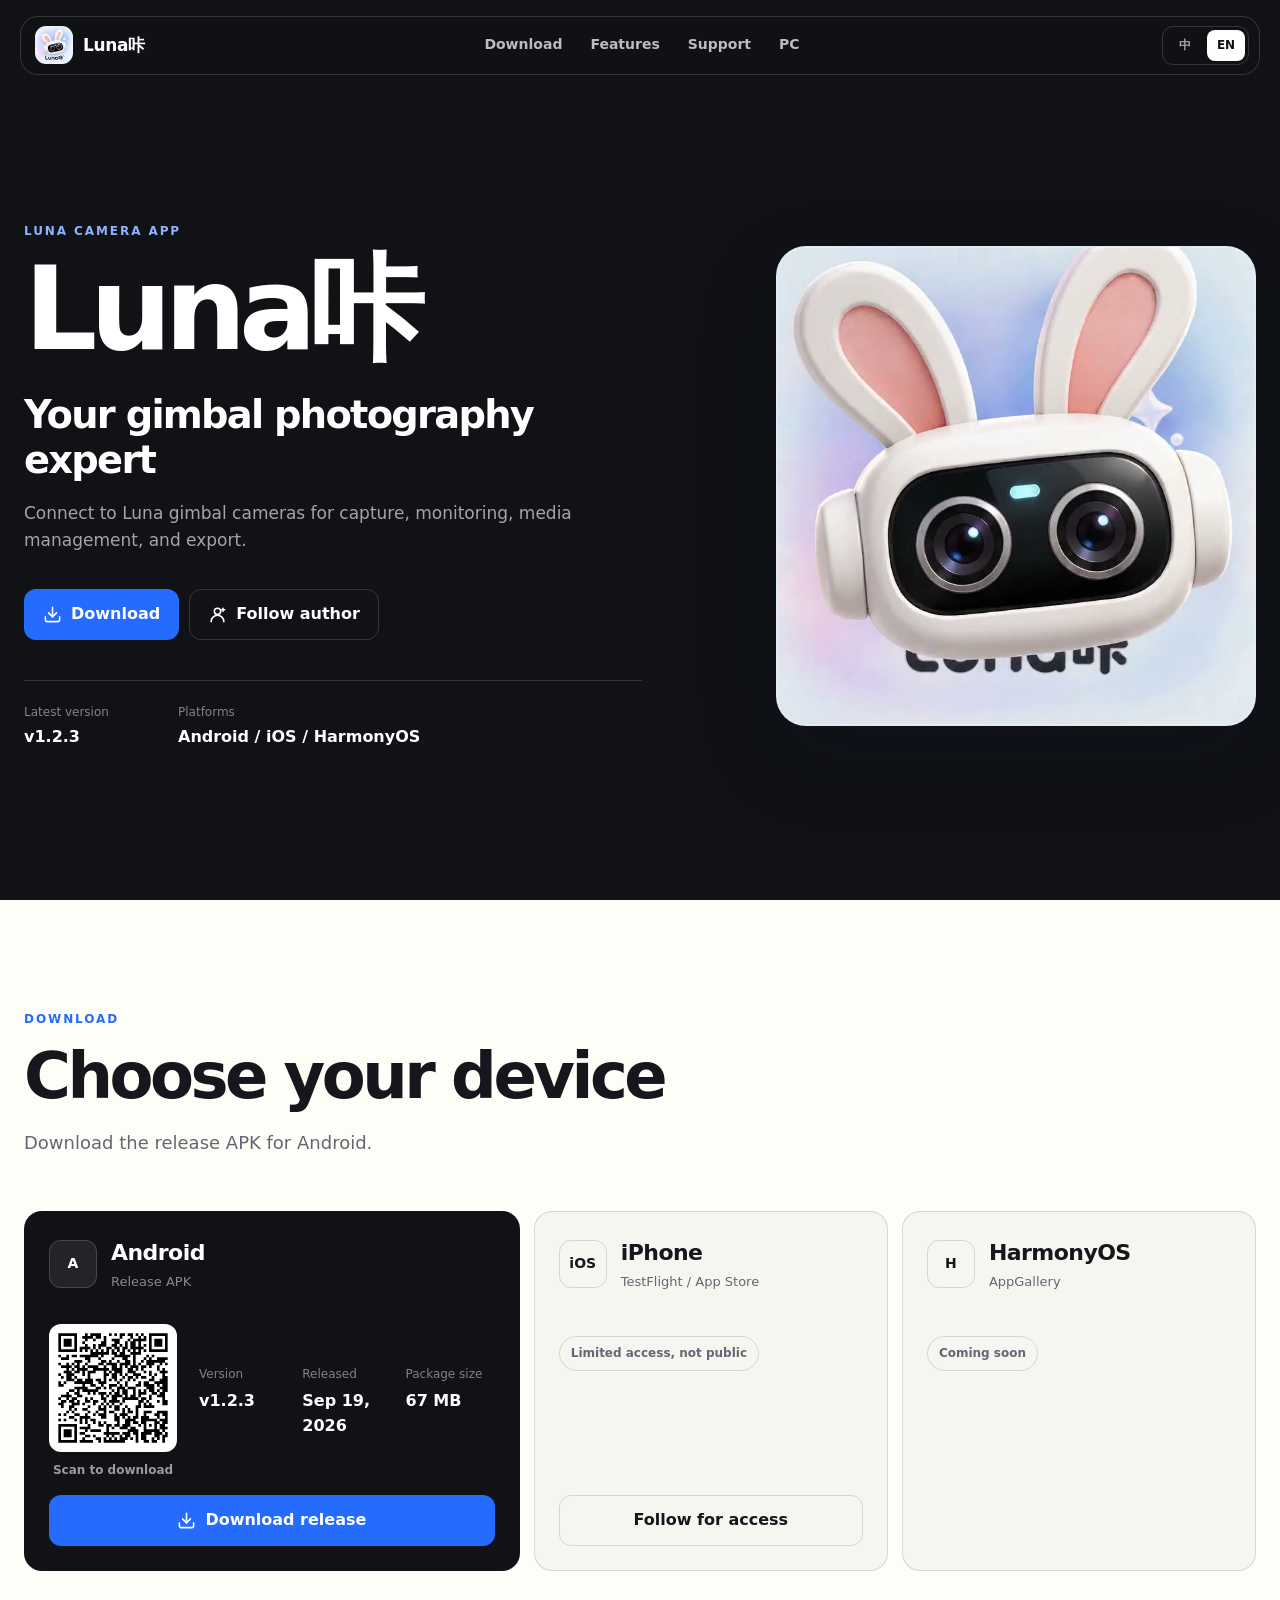
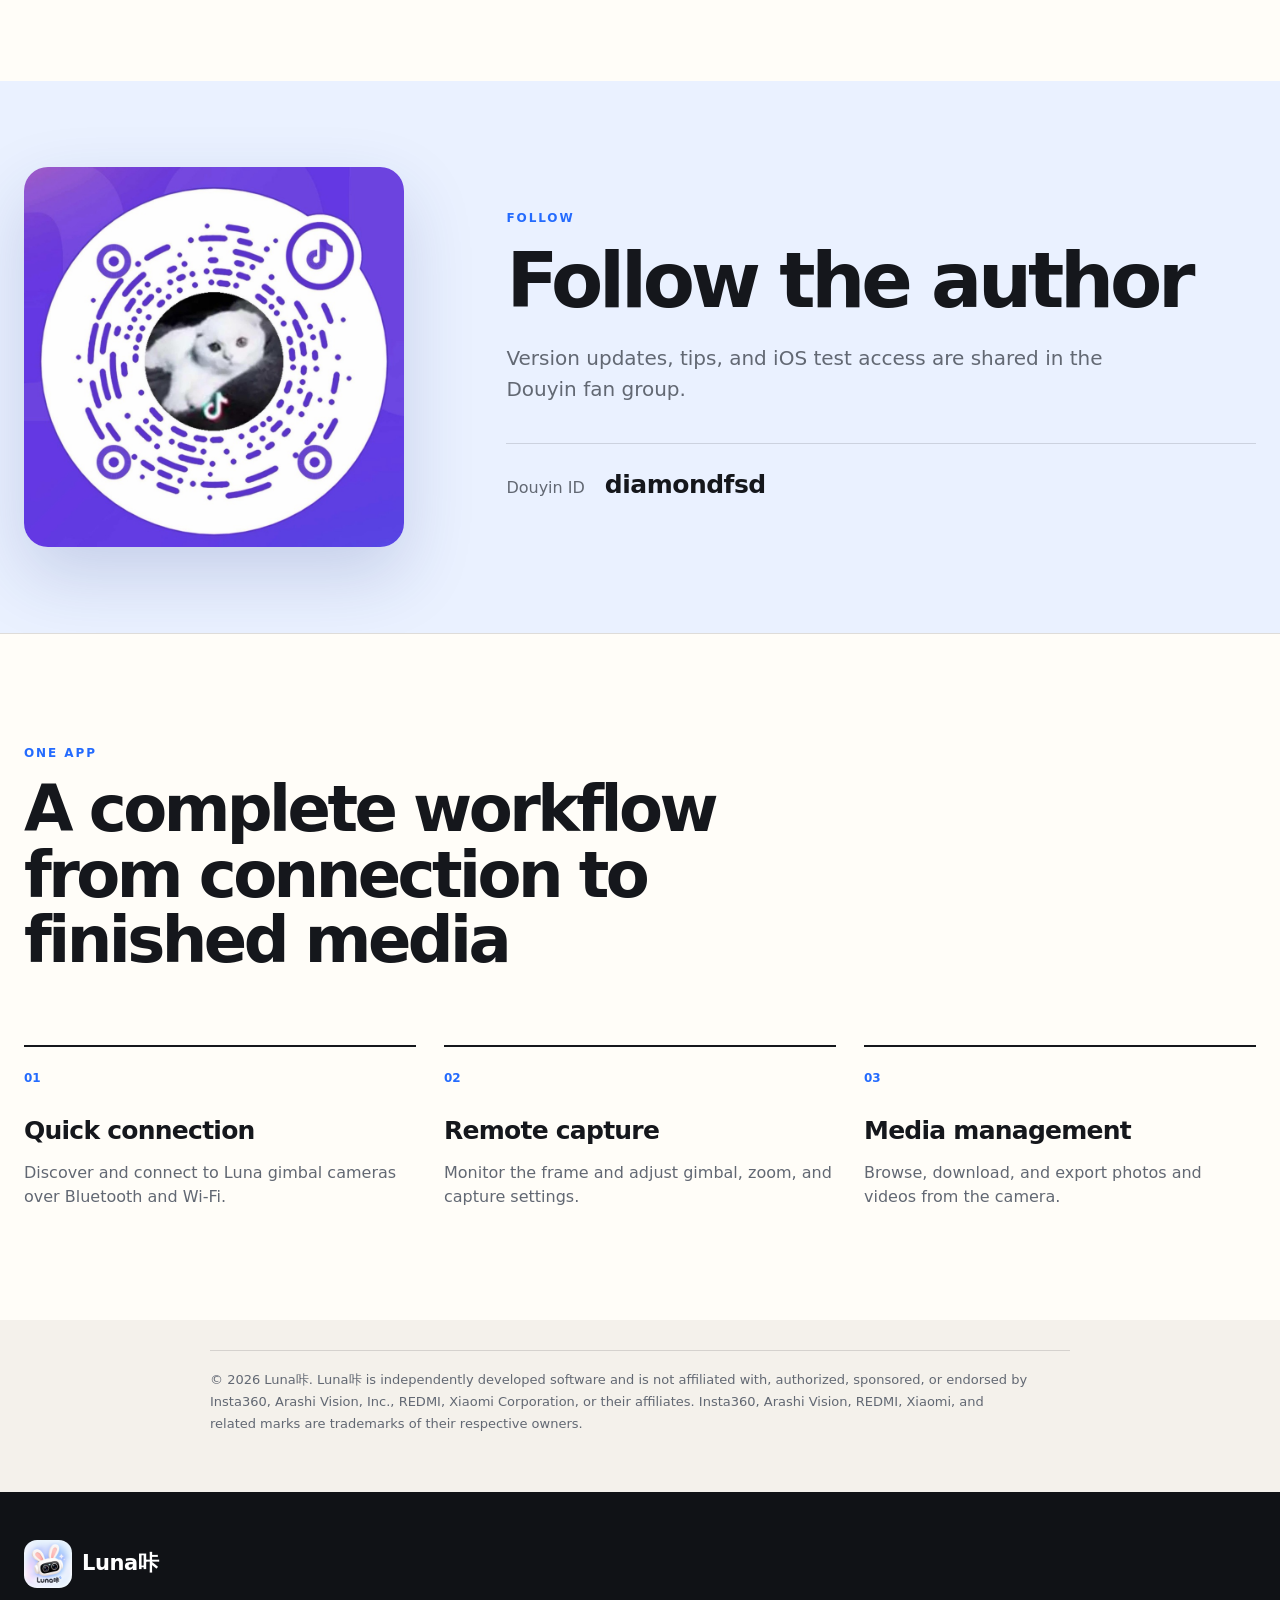
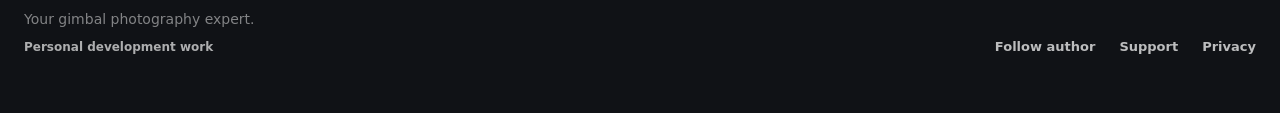
==== index.html @ a0d7876a "chore: publish Luna咔 pages" ====
<!DOCTYPE html>
<html lang="zh-CN">
  <head>
    <meta charset="utf-8">
    <meta name="viewport" content="width=device-width, initial-scale=1">
    <meta name="theme-color" content="#101216">
    <meta
      name="description"
      content="Luna咔官方下载页：连接 Luna 云台相机，拍摄、监看并管理相机素材。"
    >
    <meta property="og:title" content="Luna咔 - 云台相机创作 App">
    <meta
      property="og:description"
      content="连接、控制与创作，装进一部手机。"
    >
    <meta property="og:type" content="website">
    <meta property="og:image" content="./assets/media/luna-logo.png">
    <title>Luna咔 - 下载</title>
    <link rel="icon" href="./assets/media/luna-logo.png">
    <link rel="stylesheet" href="./assets/site.css">
  </head>
  <body class="home-page">
    <a class="skip-link" href="#main" data-i18n="skipToContent">跳到主要内容</a>

    <header class="site-header">
      <a class="brand" href="./" aria-label="Luna咔">
        <img src="./assets/media/luna-logo.png" alt="">
        <span>Luna咔</span>
      </a>
      <nav class="nav-links" aria-label="Primary">
        <a href="#download" data-i18n="navDownload">下载</a>
        <a href="#features" data-i18n="navFeatures">功能</a>
        <a href="./support.html" data-i18n="navSupport">支持</a>
        <a href="http://luna.diamondfsd.com/" target="_blank" rel="noreferrer" data-i18n="navPc">PC 版</a>
      </nav>
      <div class="language-switcher" role="group" aria-label="Language">
        <button type="button" data-language="zh" aria-pressed="true">中</button>
        <button type="button" data-language="en" aria-pressed="false">EN</button>
      </div>
    </header>

    <main id="main">
      <section class="hero">
        <div class="hero-copy">
          <p class="eyebrow" data-i18n="heroEyebrow">LUNA CAMERA APP</p>
          <h1>Luna咔</h1>
          <p class="hero-lead" data-i18n="heroLead">
            你的云台摄影专家
          </p>
          <p class="hero-summary" data-i18n="heroSummary">
            连接 Luna 云台相机，完成拍摄、监看、素材管理与导出。
          </p>

          <div class="hero-actions">
            <a
              class="button button-primary"
              href="#download"
            >
              <svg viewBox="0 0 24 24" aria-hidden="true">
                <path d="M21 15v4a2 2 0 0 1-2 2H5a2 2 0 0 1-2-2v-4" />
                <path d="m7 10 5 5 5-5" />
                <path d="M12 15V3" />
              </svg>
              <span data-i18n="heroDownload">下载</span>
            </a>
            <a class="button button-secondary" href="#follow-author">
              <svg viewBox="0 0 24 24" aria-hidden="true">
                <circle cx="12" cy="8" r="4" />
                <path d="M4 21a8 8 0 0 1 16 0" />
                <path d="M19 4v4" />
                <path d="M17 6h4" />
              </svg>
              <span data-i18n="heroFollowAuthor">关注作者</span>
            </a>
          </div>

          <dl class="hero-release" aria-live="polite">
            <div>
              <dt data-i18n="latestVersion">最新版本</dt>
              <dd data-release-version data-i18n="checkingRelease">正在检查</dd>
            </div>
            <div>
              <dt data-i18n="platformLabel">平台</dt>
              <dd>Android / iOS / HarmonyOS</dd>
            </div>
          </dl>
        </div>

        <div class="hero-visual" aria-hidden="true">
          <video
            muted
            loop
            playsinline
            preload="metadata"
            poster="./assets/media/luna-app-1x1-poster.jpg"
          >
            <source src="./assets/media/luna-app-1x1.mp4" type="video/mp4">
          </video>
        </div>
      </section>

      <section class="download-section" id="download">
        <div class="section-heading">
          <p class="eyebrow eyebrow-dark" data-i18n="downloadEyebrow">DOWNLOAD</p>
          <h2 data-i18n="downloadTitle">选择你的设备</h2>
          <p data-i18n="downloadLead">
            Android 可在此下载正式版 APK。
          </p>
        </div>

        <div class="platform-grid">
          <article class="platform-item platform-item-primary">
            <div class="platform-heading">
              <span class="platform-monogram">A</span>
              <div>
                <h3>Android</h3>
                <p data-i18n="androidDistribution">正式版 APK</p>
              </div>
            </div>
            <div class="android-download-layout">
              <div class="android-qr-panel">
                <div class="android-qr" data-android-qr aria-hidden="true"></div>
                <span data-i18n="scanToDownload">扫码下载</span>
              </div>
              <dl class="platform-meta">
                <div>
                  <dt data-i18n="version">版本</dt>
                  <dd data-release-version data-i18n="checkingRelease">正在检查</dd>
                </div>
                <div>
                  <dt data-i18n="releaseDate">发布日期</dt>
                  <dd data-release-date>--</dd>
                </div>
                <div>
                  <dt data-i18n="packageSize">安装包大小</dt>
                  <dd data-release-size>--</dd>
                </div>
              </dl>
            </div>
            <p class="release-notes" data-release-notes hidden></p>
            <a
              class="button button-primary button-wide"
              href="#follow-author"
              data-android-download
            >
              <svg viewBox="0 0 24 24" aria-hidden="true">
                <path d="M21 15v4a2 2 0 0 1-2 2H5a2 2 0 0 1-2-2v-4" />
                <path d="m7 10 5 5 5-5" />
                <path d="M12 15V3" />
              </svg>
              <span data-download-label data-i18n="noRelease">暂无版本</span>
            </a>
          </article>

          <article class="platform-item">
            <div class="platform-heading">
              <span class="platform-monogram">iOS</span>
              <div>
                <h3>iPhone</h3>
                <p data-i18n="testFlightDistribution">TestFlight / App Store</p>
              </div>
            </div>
            <p class="platform-state" data-i18n="iosLimited">名额有限，不公开</p>
            <a class="button button-quiet button-wide" href="#follow-author">
              <span data-i18n="followAuthorForAccess">关注作者获取</span>
            </a>
          </article>

          <article class="platform-item">
            <div class="platform-heading">
              <span class="platform-monogram">H</span>
              <div>
                <h3>HarmonyOS</h3>
                <p>AppGallery</p>
              </div>
            </div>
            <p class="platform-state" data-harmony-state data-i18n="comingSoon">即将开放</p>
            <a class="button button-quiet button-wide" href="#" data-harmony-link hidden>
              <span data-i18n="openAppGallery">打开应用市场</span>
            </a>
          </article>
        </div>
      </section>

      <section class="follow-section" id="follow-author">
        <div class="follow-grid">
          <img
            class="follow-qr"
            src="./assets/media/douyin-qr.jpg"
            alt="抖音二维码"
            width="900"
            height="900"
          >
          <div class="follow-copy">
            <p class="eyebrow eyebrow-dark" data-i18n="followEyebrow">FOLLOW</p>
            <h2 data-i18n="followTitle">关注作者</h2>
            <p class="follow-lead" data-i18n="followLead">
              版本更新、使用技巧和 iOS 测试名额会在抖音粉丝群持续发布。
            </p>
            <p class="follow-id">
              <span data-i18n="followDouyinId">抖音号</span>
              <strong>diamondfsd</strong>
            </p>
          </div>
        </div>
      </section>

      <section class="feature-section" id="features">
        <div class="section-heading compact-heading">
          <p class="eyebrow eyebrow-dark" data-i18n="featuresEyebrow">ONE APP</p>
          <h2 data-i18n="featuresTitle">从连接到成片，一条完整工作流</h2>
        </div>
        <div class="feature-list">
          <article>
            <span>01</span>
            <h3 data-i18n="featureConnectTitle">快速连接</h3>
            <p data-i18n="featureConnectBody">
              通过蓝牙与 Wi-Fi 发现并连接 Luna 云台相机。
            </p>
          </article>
          <article>
            <span>02</span>
            <h3 data-i18n="featureCaptureTitle">远程拍摄</h3>
            <p data-i18n="featureCaptureBody">
              监看画面，调整云台、变焦和拍摄参数。
            </p>
          </article>
          <article>
            <span>03</span>
            <h3 data-i18n="featureMediaTitle">素材管理</h3>
            <p data-i18n="featureMediaBody">
              浏览、下载和导出相机中的照片与视频。
            </p>
          </article>
        </div>
      </section>

      <section class="legal-section" aria-label="Legal notice">
        <div class="legal-copy" data-lang-block="zh">
          <p>© 2026 Luna咔。Luna咔是独立开发的软件，与 Insta360、影石创新、REDMI、小米集团及其关联公司不存在隶属、授权、赞助或合作关系。Insta360、影石创新、REDMI、小米及相关标识均为其各自所有者的商标。</p>
        </div>
        <div class="legal-copy" data-lang-block="en" hidden>
          <p>© 2026 Luna咔. Luna咔 is independently developed software and is not affiliated with, authorized, sponsored, or endorsed by Insta360, Arashi Vision, Inc., REDMI, Xiaomi Corporation, or their affiliates. Insta360, Arashi Vision, REDMI, Xiaomi, and related marks are trademarks of their respective owners.</p>
        </div>
      </section>

    </main>

    <footer class="site-footer">
      <div>
        <a class="brand brand-footer" href="./">
          <img src="./assets/media/luna-logo.png" alt="">
          <span>Luna咔</span>
        </a>
        <p data-i18n="footerLine">你的云台摄影专家</p>
        <p class="footer-credit" data-i18n="personalDevelopmentWork">个人开发作品</p>
      </div>
      <nav aria-label="Footer">
        <a
          href="#follow-author"
          data-i18n="footerFollow"
        >关注作者</a>
        <a href="./support.html" data-i18n="footerSupport">技术支持</a>
        <a href="./privacy.html" data-i18n="footerPrivacy">隐私说明</a>
      </nav>
    </footer>

    <div class="toast" role="status" aria-live="polite" data-toast hidden></div>
    <script src="./assets/qrcode-generator.js" defer></script>
    <script src="./assets/site.js" defer></script>
  </body>
</html>
---- assets/site.css ----
:root {
  color-scheme: light;
  --ink: #15171c;
  --muted: #626873;
  --paper: #f4f1eb;
  --paper-strong: #fffdf8;
  --night: #101216;
  --night-soft: #191c22;
  --line: rgba(21, 23, 28, 0.14);
  --line-dark: rgba(255, 255, 255, 0.15);
  --blue: #246bfe;
  --blue-deep: #1454d8;
  --coral: #f18982;
  --cream: #fff3eb;
  --success: #72e4c1;
  --shadow: 0 30px 80px rgba(12, 18, 33, 0.22);
  font-family: "SF Pro Display", "PingFang SC", "Microsoft YaHei", system-ui,
    -apple-system, BlinkMacSystemFont, sans-serif;
}

* {
  box-sizing: border-box;
}

html {
  scroll-behavior: smooth;
}

body {
  margin: 0;
  background: var(--paper);
  color: var(--ink);
  font-size: 16px;
  line-height: 1.55;
}

body,
button,
a {
  -webkit-font-smoothing: antialiased;
}

a {
  color: inherit;
}

img,
video {
  display: block;
  max-width: 100%;
}

button,
input,
textarea,
select {
  font: inherit;
}

[hidden] {
  display: none !important;
}

.skip-link {
  position: fixed;
  z-index: 100;
  top: 12px;
  left: 12px;
  transform: translateY(-160%);
  border-radius: 10px;
  background: var(--blue);
  color: #fff;
  padding: 10px 14px;
  text-decoration: none;
}

.skip-link:focus {
  transform: translateY(0);
}

.site-header {
  position: fixed;
  z-index: 20;
  top: 0;
  right: 0;
  left: 0;
  display: grid;
  grid-template-columns: 1fr auto 1fr;
  align-items: center;
  gap: 24px;
  width: min(1240px, calc(100% - 40px));
  margin: 16px auto 0;
  border: 1px solid var(--line-dark);
  border-radius: 18px;
  background: rgba(16, 18, 22, 0.92);
  color: #fff;
  padding: 9px 10px 9px 14px;
  backdrop-filter: blur(18px);
}

.brand {
  display: inline-flex;
  align-items: center;
  gap: 10px;
  width: fit-content;
  color: inherit;
  font-size: 17px;
  font-weight: 760;
  letter-spacing: -0.02em;
  text-decoration: none;
}

.brand img {
  width: 38px;
  height: 38px;
  border-radius: 11px;
  object-fit: cover;
}

.nav-links {
  display: flex;
  align-items: center;
  gap: 28px;
}

.nav-links a {
  color: rgba(255, 255, 255, 0.72);
  font-size: 14px;
  font-weight: 650;
  text-decoration: none;
  transition: color 160ms ease;
}

.nav-links a:hover,
.nav-links a[aria-current="page"] {
  color: #fff;
}

.language-switcher {
  display: flex;
  justify-self: end;
  gap: 3px;
  border: 1px solid var(--line-dark);
  border-radius: 11px;
  padding: 3px;
}

.language-switcher button {
  min-width: 38px;
  border: 0;
  border-radius: 8px;
  background: transparent;
  color: rgba(255, 255, 255, 0.62);
  cursor: pointer;
  padding: 6px 8px;
  font-size: 12px;
  font-weight: 750;
}

.language-switcher button[aria-pressed="true"] {
  background: #fff;
  color: var(--night);
}

.hero {
  display: grid;
  grid-template-columns: minmax(0, 0.92fr) minmax(420px, 0.78fr);
  align-items: center;
  gap: clamp(42px, 7vw, 104px);
  min-height: 100svh;
  overflow: hidden;
  background: var(--night);
  color: #fff;
  padding: 150px max(24px, calc((100vw - 1240px) / 2)) 78px;
}

.hero-copy {
  position: relative;
  z-index: 2;
}

.eyebrow {
  margin: 0 0 15px;
  color: #8db2ff;
  font-size: 12px;
  font-weight: 820;
  letter-spacing: 0.16em;
}

.eyebrow-dark {
  color: var(--blue);
}

.hero h1 {
  margin: 0;
  font-size: clamp(64px, 9vw, 126px);
  line-height: 0.92;
  letter-spacing: -0.065em;
}

.hero-lead {
  max-width: 650px;
  margin: 30px 0 0;
  font-size: clamp(25px, 3vw, 43px);
  font-weight: 680;
  line-height: 1.18;
  letter-spacing: -0.045em;
}

.hero-summary {
  max-width: 570px;
  margin: 18px 0 0;
  color: rgba(255, 255, 255, 0.62);
  font-size: 17px;
}

.hero-actions {
  display: flex;
  flex-wrap: wrap;
  gap: 10px;
  margin-top: 36px;
}

.button {
  display: inline-flex;
  min-height: 48px;
  align-items: center;
  justify-content: center;
  gap: 9px;
  border: 1px solid transparent;
  border-radius: 12px;
  cursor: pointer;
  padding: 12px 18px;
  font-weight: 740;
  text-decoration: none;
  transition:
    background-color 160ms ease,
    border-color 160ms ease,
    color 160ms ease,
    transform 160ms ease;
}

.button:hover {
  transform: translateY(-1px);
}

.button svg {
  width: 19px;
  height: 19px;
  fill: none;
  stroke: currentColor;
  stroke-linecap: round;
  stroke-linejoin: round;
  stroke-width: 2;
}

.button-primary {
  background: var(--blue);
  color: #fff;
}

.button-primary:hover {
  background: #3579ff;
}

.button-secondary {
  border-color: var(--line-dark);
  background: transparent;
  color: #fff;
}

.button-secondary:hover {
  border-color: rgba(255, 255, 255, 0.36);
  background: rgba(255, 255, 255, 0.06);
}

.hero-release {
  display: flex;
  flex-wrap: wrap;
  gap: 34px;
  margin: 40px 0 0;
  padding-top: 22px;
  border-top: 1px solid var(--line-dark);
}

.hero-release div {
  min-width: 120px;
}

.hero-release dt,
.platform-meta dt {
  color: rgba(255, 255, 255, 0.48);
  font-size: 12px;
}

.hero-release dd {
  margin: 4px 0 0;
  font-weight: 720;
}

.hero-visual {
  position: relative;
  justify-self: end;
  width: min(100%, 480px);
  aspect-ratio: 1 / 1;
  overflow: hidden;
  border: 1px solid rgba(255, 255, 255, 0.14);
  border-radius: 30px;
  background: #dce6f7;
  box-shadow: var(--shadow);
}

.hero-visual::after {
  position: absolute;
  inset: 0;
  border: 1px solid rgba(255, 255, 255, 0.2);
  border-radius: inherit;
  content: "";
  pointer-events: none;
}

.hero-visual video {
  width: 100%;
  height: 100%;
  object-fit: cover;
}

.download-section,
.feature-section {
  padding: 110px max(24px, calc((100vw - 1240px) / 2));
  background: var(--paper-strong);
}

.section-heading {
  max-width: 760px;
}

.section-heading h2 {
  margin: 0;
  font-size: clamp(38px, 5vw, 68px);
  line-height: 1.02;
  letter-spacing: -0.055em;
}

.section-heading > p:last-child {
  max-width: 650px;
  margin: 20px 0 0;
  color: var(--muted);
  font-size: 18px;
}

.platform-grid {
  display: grid;
  grid-template-columns: 1.4fr repeat(2, minmax(0, 1fr));
  align-items: stretch;
  gap: 14px;
  margin-top: 54px;
}

.platform-item {
  display: flex;
  min-height: 360px;
  flex-direction: column;
  border: 1px solid var(--line);
  border-radius: 18px;
  background: #f7f5f0;
  padding: 24px;
}

.platform-item-primary {
  background: var(--night);
  color: #fff;
}

.platform-heading {
  display: flex;
  align-items: center;
  gap: 14px;
}

.platform-heading h3 {
  margin: 0;
  font-size: 22px;
  letter-spacing: -0.025em;
}

.platform-heading p {
  margin: 2px 0 0;
  color: var(--muted);
  font-size: 13px;
}

.platform-item-primary .platform-heading p {
  color: rgba(255, 255, 255, 0.5);
}

.platform-monogram {
  display: inline-flex;
  min-width: 48px;
  height: 48px;
  align-items: center;
  justify-content: center;
  border: 1px solid var(--line);
  border-radius: 12px;
  font-size: 14px;
  font-weight: 800;
}

.platform-item-primary .platform-monogram {
  border-color: rgba(255, 255, 255, 0.16);
  background: rgba(255, 255, 255, 0.08);
}

.platform-meta {
  display: grid;
  grid-template-columns: repeat(3, minmax(0, 1fr));
  gap: 14px;
  margin: 0;
}

.android-download-layout {
  display: grid;
  grid-template-columns: 128px minmax(0, 1fr);
  align-items: center;
  gap: 22px;
  margin-top: 32px;
}

.android-qr-panel {
  display: flex;
  align-items: center;
  flex-direction: column;
  gap: 9px;
  color: rgba(255, 255, 255, 0.58);
  font-size: 12px;
  font-weight: 680;
}

.android-qr {
  display: grid;
  width: 128px;
  height: 128px;
  place-items: center;
  border-radius: 12px;
  background: #fff;
  color: var(--night);
  font-size: 12px;
}

.android-qr svg {
  display: block;
  width: 112px;
  height: 112px;
}

.platform-meta dd {
  margin: 5px 0 0;
  font-weight: 740;
}

.release-notes {
  display: -webkit-box;
  overflow: hidden;
  margin: 22px 0 0;
  color: rgba(255, 255, 255, 0.62);
  font-size: 13px;
  -webkit-box-orient: vertical;
  -webkit-line-clamp: 4;
}

.platform-state {
  display: inline-flex;
  width: fit-content;
  align-items: center;
  margin: 44px 0 0;
  border: 1px solid var(--line);
  border-radius: 999px;
  color: var(--muted);
  padding: 7px 11px;
  font-size: 12px;
  font-weight: 750;
}

.platform-item .button-wide {
  width: 100%;
  margin-top: auto;
}

.button-quiet {
  border-color: var(--line);
  background: transparent;
  color: var(--ink);
}

.button-quiet:hover {
  border-color: var(--ink);
}

.follow-section {
  overflow: hidden;
  background: #eaf1ff;
  padding: 86px max(24px, calc((100vw - 1240px) / 2));
}

.follow-grid {
  display: grid;
  grid-template-columns: minmax(260px, 380px) minmax(0, 1fr);
  align-items: center;
  gap: clamp(48px, 8vw, 112px);
}

.follow-qr {
  width: 100%;
  height: auto;
  border-radius: 24px;
  box-shadow: 0 28px 70px rgba(32, 56, 132, 0.18);
}

.follow-copy h2 {
  margin: 0;
  font-size: clamp(42px, 6vw, 76px);
  line-height: 1;
  letter-spacing: -0.055em;
}

.follow-lead {
  max-width: 660px;
  margin: 24px 0 0;
  color: var(--muted);
  font-size: 20px;
}

.follow-id {
  display: flex;
  align-items: baseline;
  gap: 20px;
  margin: 38px 0 0;
  border-top: 1px solid rgba(21, 23, 28, 0.14);
  padding-top: 22px;
  color: var(--muted);
}

.follow-id strong {
  color: var(--ink);
  font-size: 25px;
  letter-spacing: -0.02em;
}

.feature-section {
  border-top: 1px solid var(--line);
}

.compact-heading {
  max-width: 720px;
}

.feature-list {
  display: grid;
  grid-template-columns: repeat(3, minmax(0, 1fr));
  gap: 28px;
  margin-top: 72px;
}

.feature-list article {
  border-top: 2px solid var(--ink);
  padding-top: 18px;
}

.feature-list article > span {
  color: var(--blue);
  font-size: 12px;
  font-weight: 800;
}

.feature-list h3 {
  margin: 22px 0 0;
  font-size: 25px;
  letter-spacing: -0.03em;
}

.feature-list p {
  margin: 10px 0 0;
  color: var(--muted);
}

.site-footer {
  display: flex;
  align-items: flex-end;
  justify-content: space-between;
  gap: 32px;
  background: var(--night);
  color: #fff;
  padding: 48px max(24px, calc((100vw - 1240px) / 2)) 56px;
}

.brand-footer {
  font-size: 21px;
}

.brand-footer img {
  width: 48px;
  height: 48px;
  border-radius: 13px;
}

.site-footer p {
  margin: 14px 0 0;
  color: rgba(255, 255, 255, 0.48);
  font-size: 14px;
}

.site-footer .footer-credit {
  margin-top: 7px;
  color: rgba(255, 255, 255, 0.66);
  font-size: 12px;
  font-weight: 680;
}

.site-footer nav {
  display: flex;
  flex-wrap: wrap;
  justify-content: flex-end;
  gap: 16px 24px;
}

.site-footer nav a {
  color: rgba(255, 255, 255, 0.72);
  font-size: 13px;
  font-weight: 680;
  text-decoration: none;
}

.site-footer nav a:hover {
  color: #fff;
}

.toast {
  position: fixed;
  z-index: 50;
  right: 20px;
  bottom: 20px;
  max-width: 320px;
  border: 1px solid var(--line-dark);
  border-radius: 12px;
  background: var(--night);
  box-shadow: 0 18px 46px rgba(12, 18, 33, 0.25);
  color: #fff;
  padding: 12px 15px;
  font-size: 14px;
}

.subpage .site-header {
  position: sticky;
  top: 16px;
}

.document-shell {
  width: min(860px, calc(100% - 40px));
  margin: 0 auto;
  padding: 110px 0 100px;
}

.document-shell h1 {
  margin: 0;
  font-size: clamp(50px, 8vw, 88px);
  line-height: 0.98;
  letter-spacing: -0.06em;
}

.document-lead {
  max-width: 680px;
  margin: 24px 0 48px;
  color: var(--muted);
  font-size: 20px;
}

.back-link {
  display: inline-block;
  margin-bottom: 54px;
  color: var(--blue);
  font-size: 14px;
  font-weight: 720;
  text-decoration: none;
}

.document-panel {
  border-top: 1px solid var(--line);
  padding: 28px 0;
}

.document-panel h2 {
  margin: 0;
  font-size: 23px;
  letter-spacing: -0.025em;
}

.document-panel p,
.document-panel ul {
  margin: 14px 0 0;
  color: var(--muted);
}

.document-panel li + li {
  margin-top: 9px;
}

.document-panel code {
  border: 1px solid var(--line);
  border-radius: 7px;
  background: #fff;
  color: var(--ink);
  padding: 2px 6px;
}

.document-panel a {
  color: var(--blue);
}

.contact-panel {
  margin-top: 12px;
  border: 1px solid var(--line);
  border-radius: 18px;
  background: #fff;
  padding: 26px;
}

.support-contact {
  margin-bottom: 18px;
}

.support-email {
  display: inline-block;
  margin-top: 22px;
  font-size: clamp(22px, 4vw, 34px);
  font-weight: 760;
  line-height: 1.2;
  overflow-wrap: anywhere;
  text-decoration: none;
}

.support-response-note {
  max-width: 680px;
  font-size: 14px;
}

.legal-panel p {
  max-width: 760px;
  font-size: 14px;
}

.legal-section {
  width: min(860px, calc(100% - 40px));
  margin: 0 auto;
  padding: 30px 0 56px;
}

.legal-copy {
  border-top: 1px solid var(--line);
  padding-top: 18px;
  color: var(--muted);
  font-size: 13px;
  line-height: 1.7;
}

.legal-copy p {
  max-width: 820px;
  margin: 0;
}

@media (max-width: 980px) {
  .hero {
    grid-template-columns: 1fr;
    gap: 54px;
    padding-top: 142px;
  }

  .hero-visual {
    justify-self: start;
    width: min(78vw, 420px);
  }

  .platform-grid {
    grid-template-columns: 1fr 1fr;
  }

}

@media (max-width: 700px) {
  .site-header {
    grid-template-columns: 1fr auto;
    width: calc(100% - 24px);
    margin-top: 12px;
  }

  .nav-links {
    display: none;
  }

  .hero {
    min-height: auto;
    padding: 126px 18px 72px;
  }

  .hero h1 {
    font-size: clamp(62px, 23vw, 92px);
  }

  .hero-lead {
    font-size: 29px;
  }

  .hero-actions,
  .hero-actions .button {
    width: 100%;
  }

  .hero-release {
    gap: 22px;
  }

  .hero-visual {
    width: min(100%, 360px);
    border-radius: 24px;
  }

  .download-section,
  .feature-section,
  .site-footer {
    padding-right: 18px;
    padding-left: 18px;
  }

  .download-section,
  .feature-section {
    padding-top: 78px;
    padding-bottom: 78px;
  }

  .platform-grid,
  .feature-list {
    grid-template-columns: 1fr;
  }

  .follow-section {
    padding-right: 18px;
    padding-left: 18px;
  }

  .follow-grid {
    grid-template-columns: 1fr;
    gap: 38px;
  }

  .follow-qr {
    width: min(100%, 360px);
    justify-self: center;
  }

  .platform-item {
    min-height: 300px;
  }

  .platform-item-primary {
    grid-column: auto;
  }

  .platform-meta {
    grid-template-columns: 1fr 1fr;
  }

  .android-download-layout {
    grid-template-columns: 112px minmax(0, 1fr);
    gap: 16px;
  }

  .android-qr,
  .android-qr svg {
    width: 104px;
    height: 104px;
  }

  .feature-list {
    margin-top: 48px;
  }

  .site-footer {
    align-items: flex-start;
    flex-direction: column;
  }

  .site-footer nav {
    justify-content: flex-start;
  }

  .document-shell {
    width: calc(100% - 36px);
    padding-top: 76px;
  }
}

@media (prefers-reduced-motion: reduce) {
  html {
    scroll-behavior: auto;
  }

  *,
  *::before,
  *::after {
    scroll-behavior: auto !important;
    transition-duration: 0.01ms !important;
  }
}
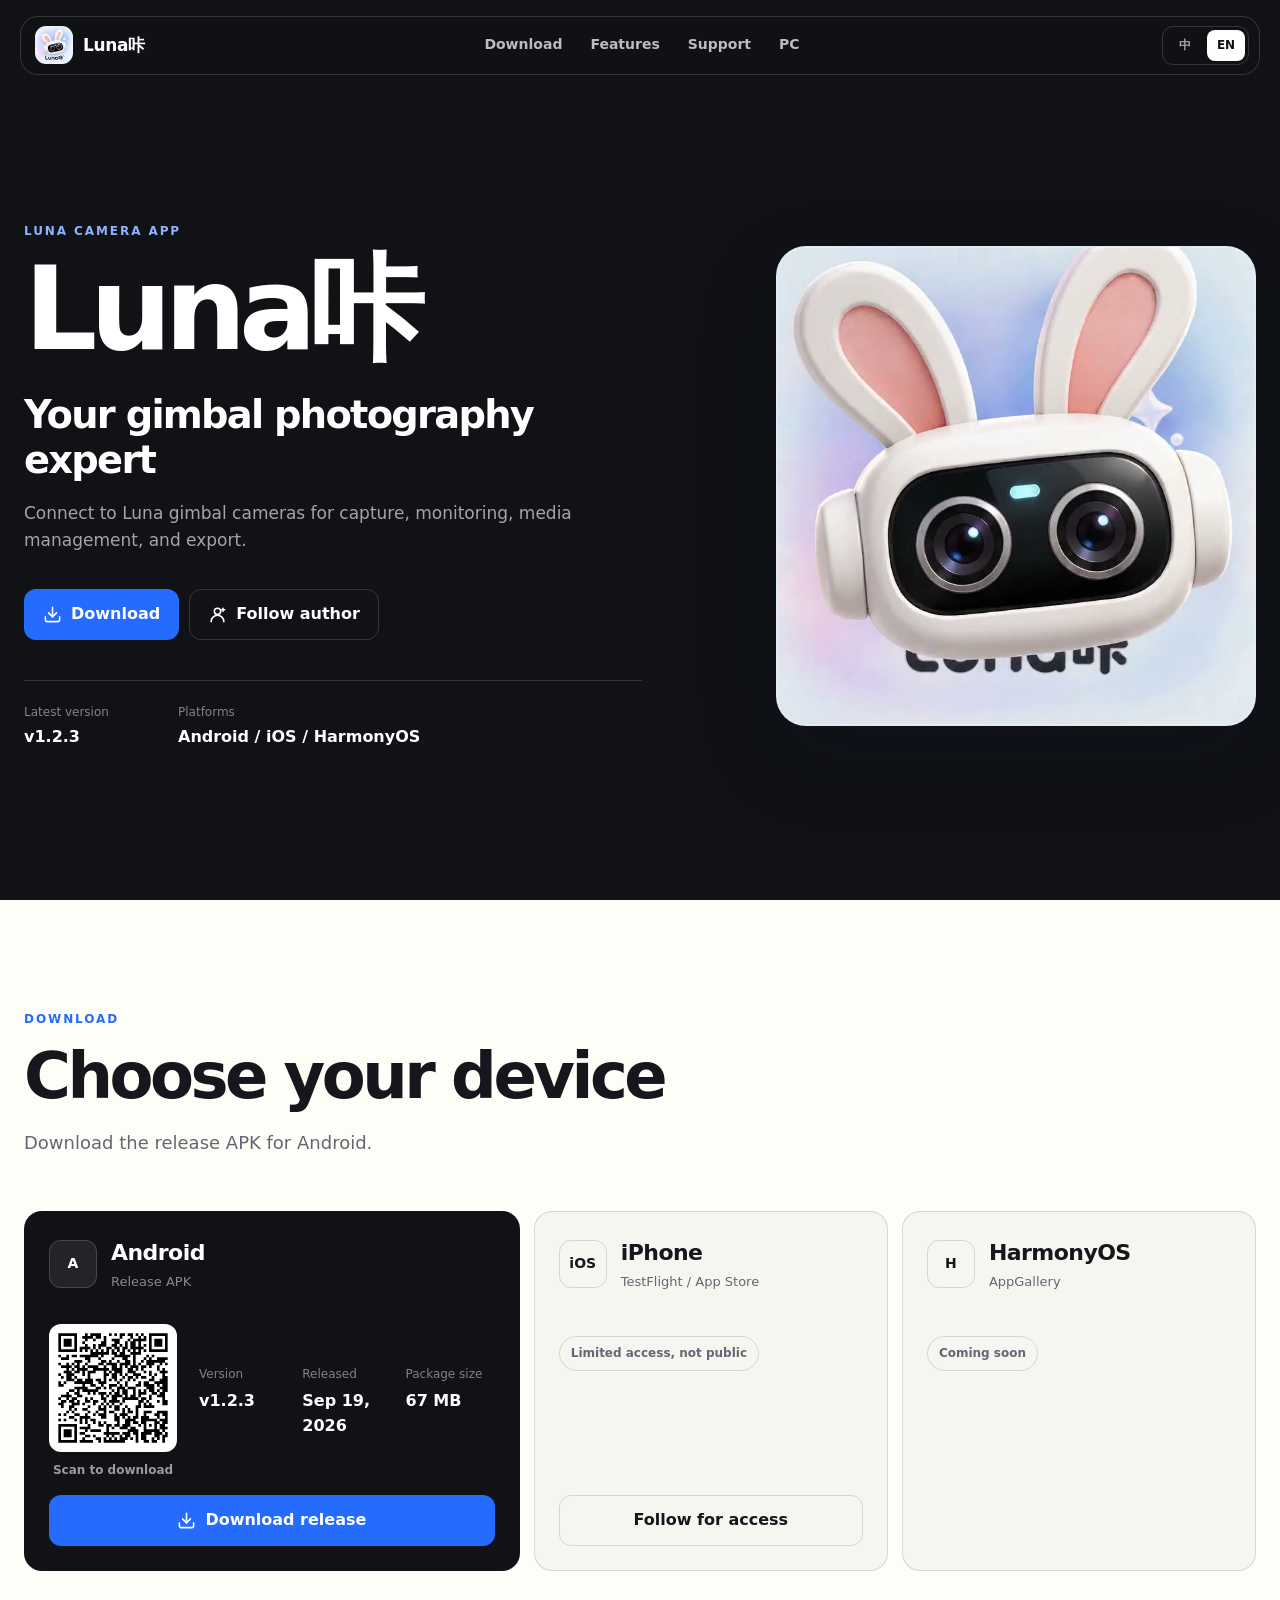
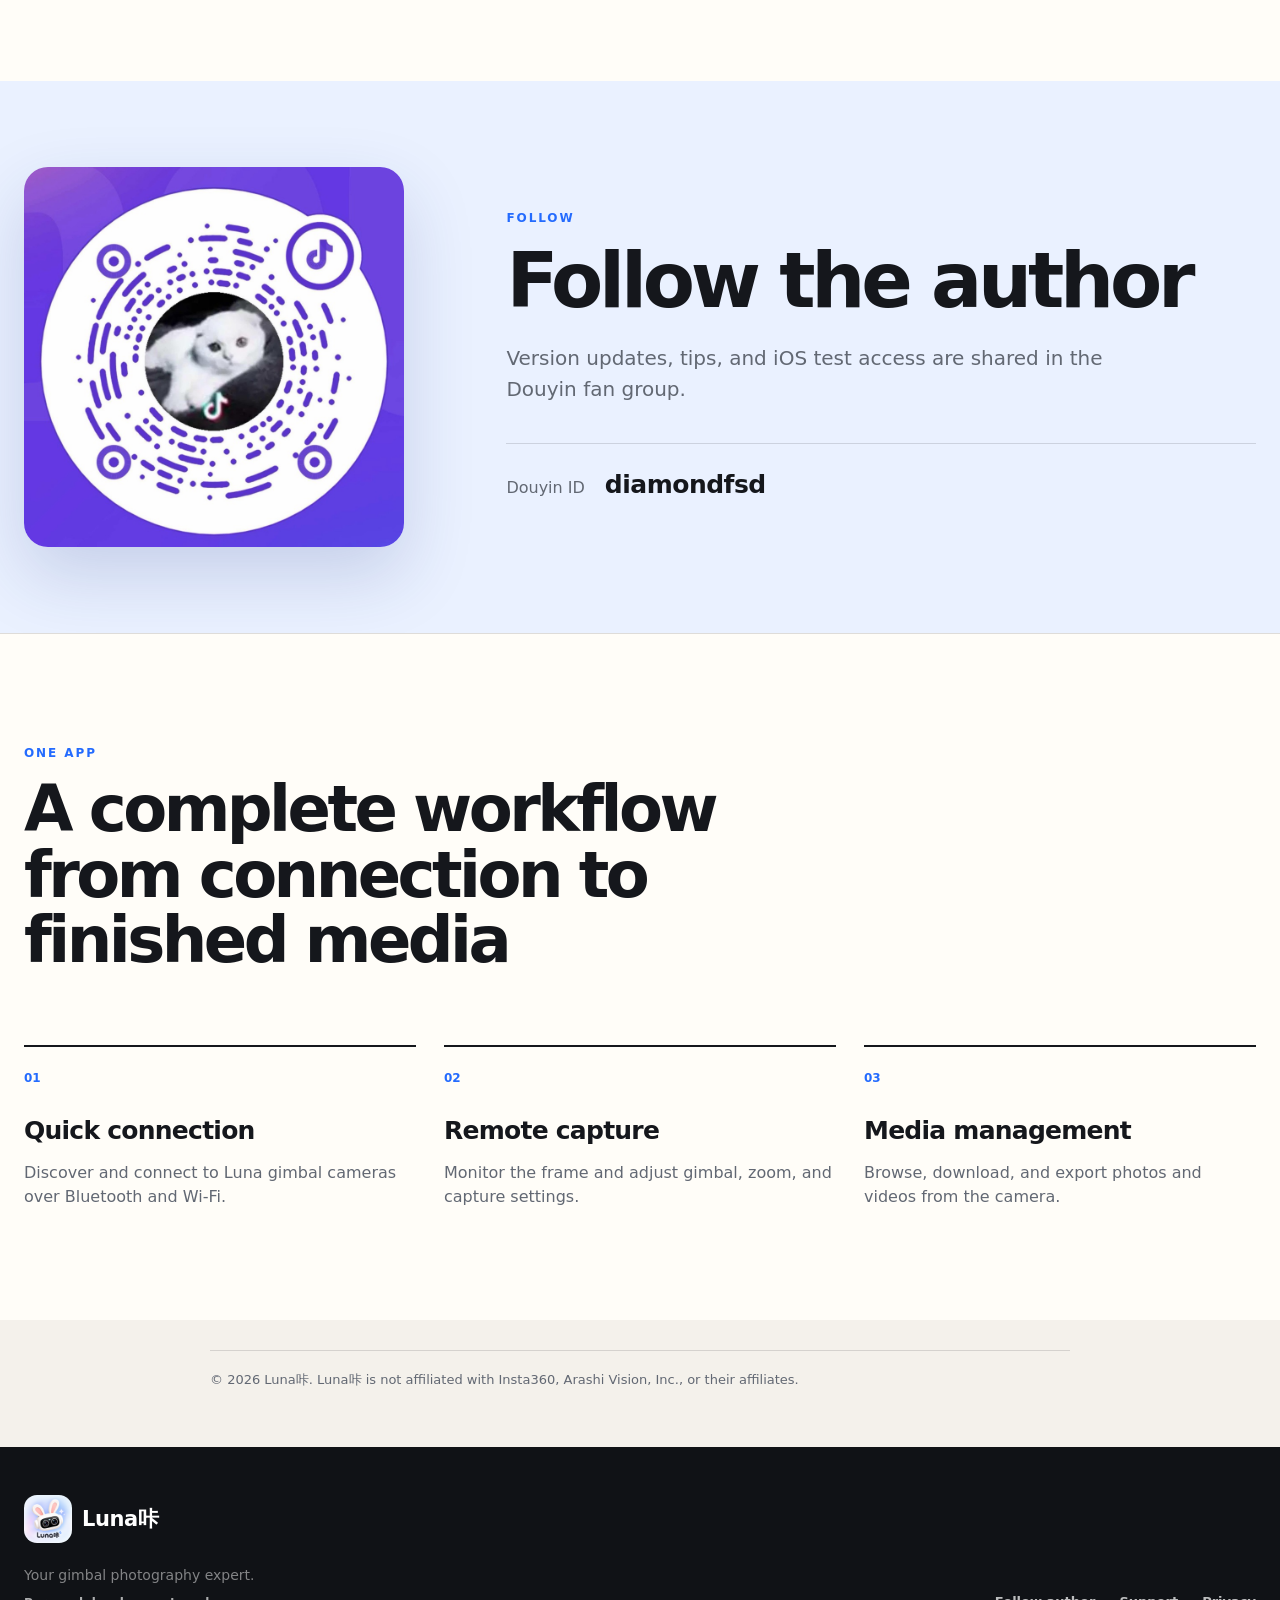
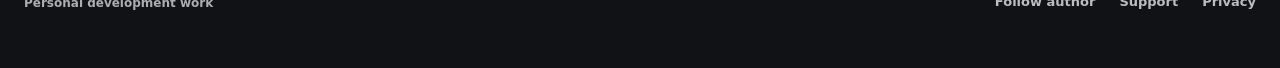
==== commit edda2522: "chore: publish Luna咔 pages" ====
--- a/index.html
+++ b/index.html
@@ -237,10 +237,10 @@
 
       <section class="legal-section" aria-label="Legal notice">
         <div class="legal-copy" data-lang-block="zh">
-          <p>© 2026 Luna咔。Luna咔是独立开发的软件，与 Insta360、影石创新、REDMI、小米集团及其关联公司不存在隶属、授权、赞助或合作关系。Insta360、影石创新、REDMI、小米及相关标识均为其各自所有者的商标。</p>
+          <p>© 2026 Luna咔。Luna咔与 Insta360、影石创新及其关联公司无关。</p>
         </div>
         <div class="legal-copy" data-lang-block="en" hidden>
-          <p>© 2026 Luna咔. Luna咔 is independently developed software and is not affiliated with, authorized, sponsored, or endorsed by Insta360, Arashi Vision, Inc., REDMI, Xiaomi Corporation, or their affiliates. Insta360, Arashi Vision, REDMI, Xiaomi, and related marks are trademarks of their respective owners.</p>
+          <p>© 2026 Luna咔. Luna咔 is not affiliated with Insta360, Arashi Vision, Inc., or their affiliates.</p>
         </div>
       </section>
 
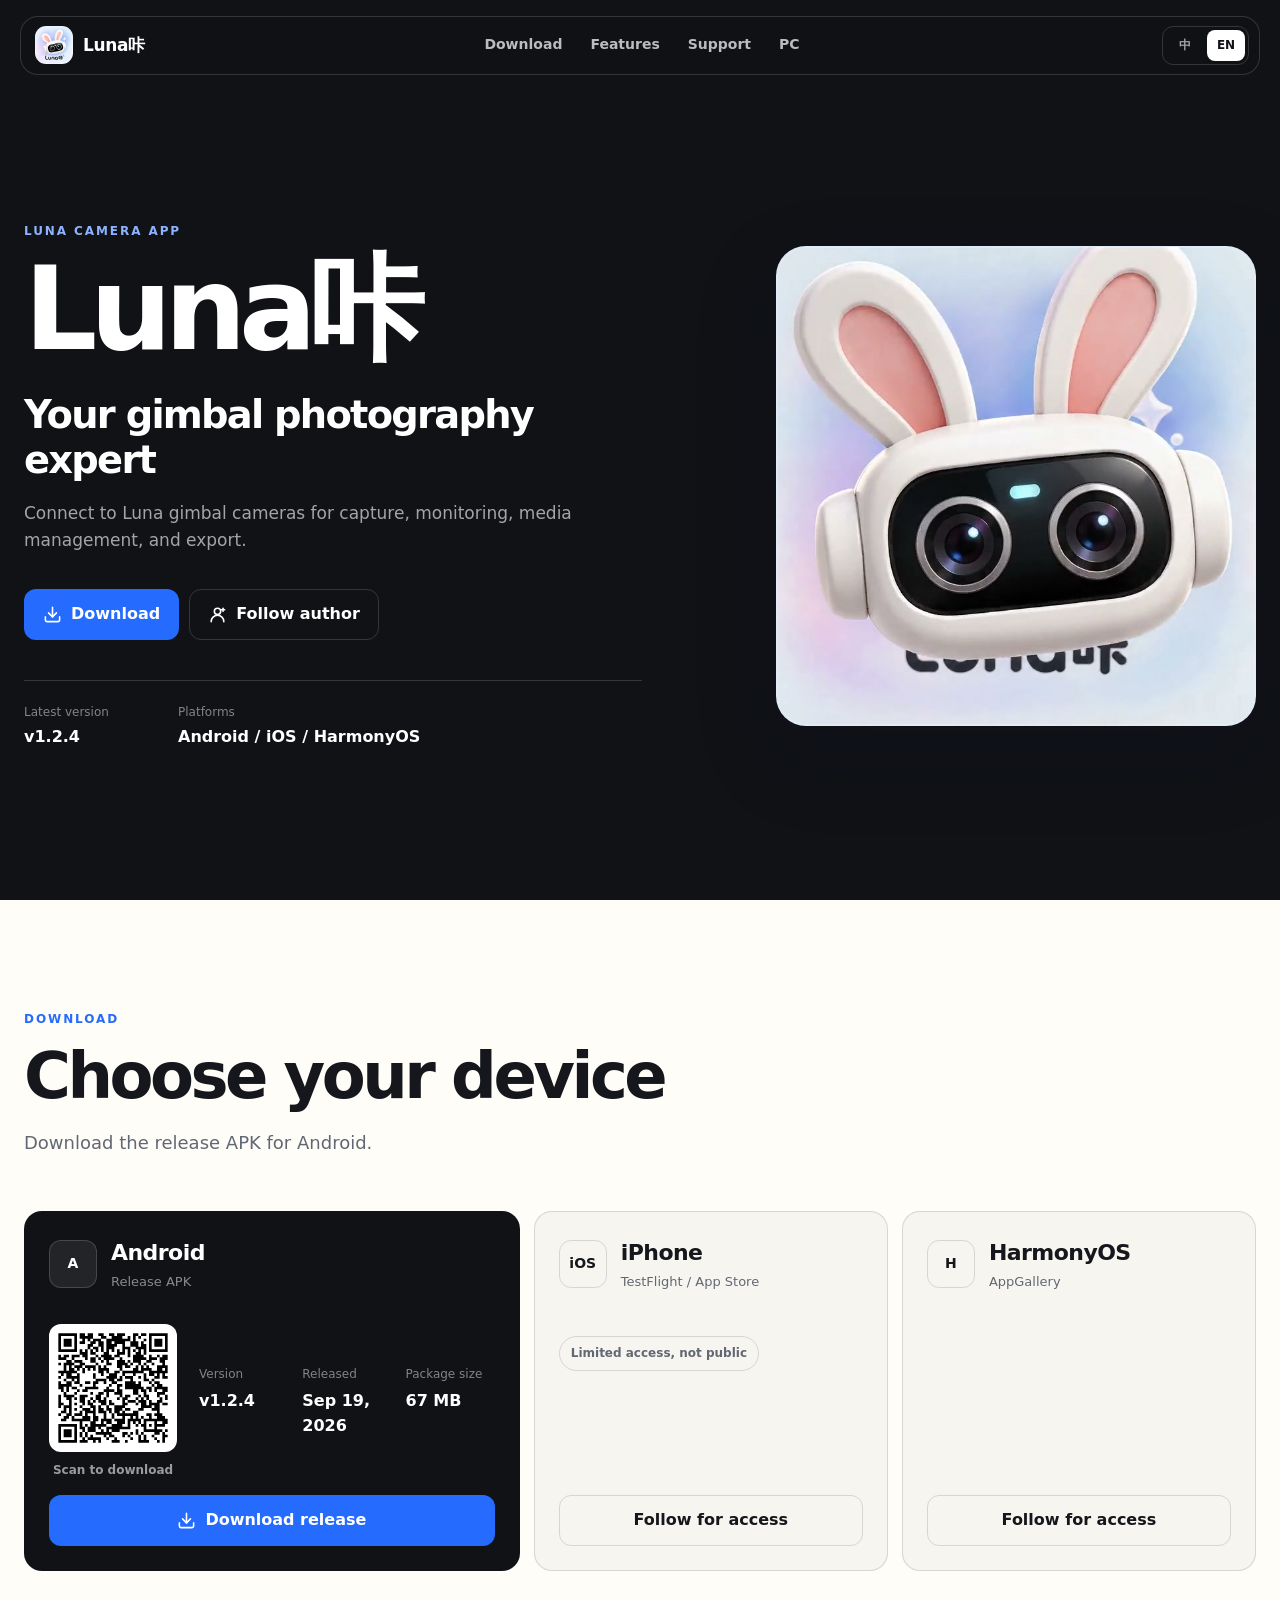
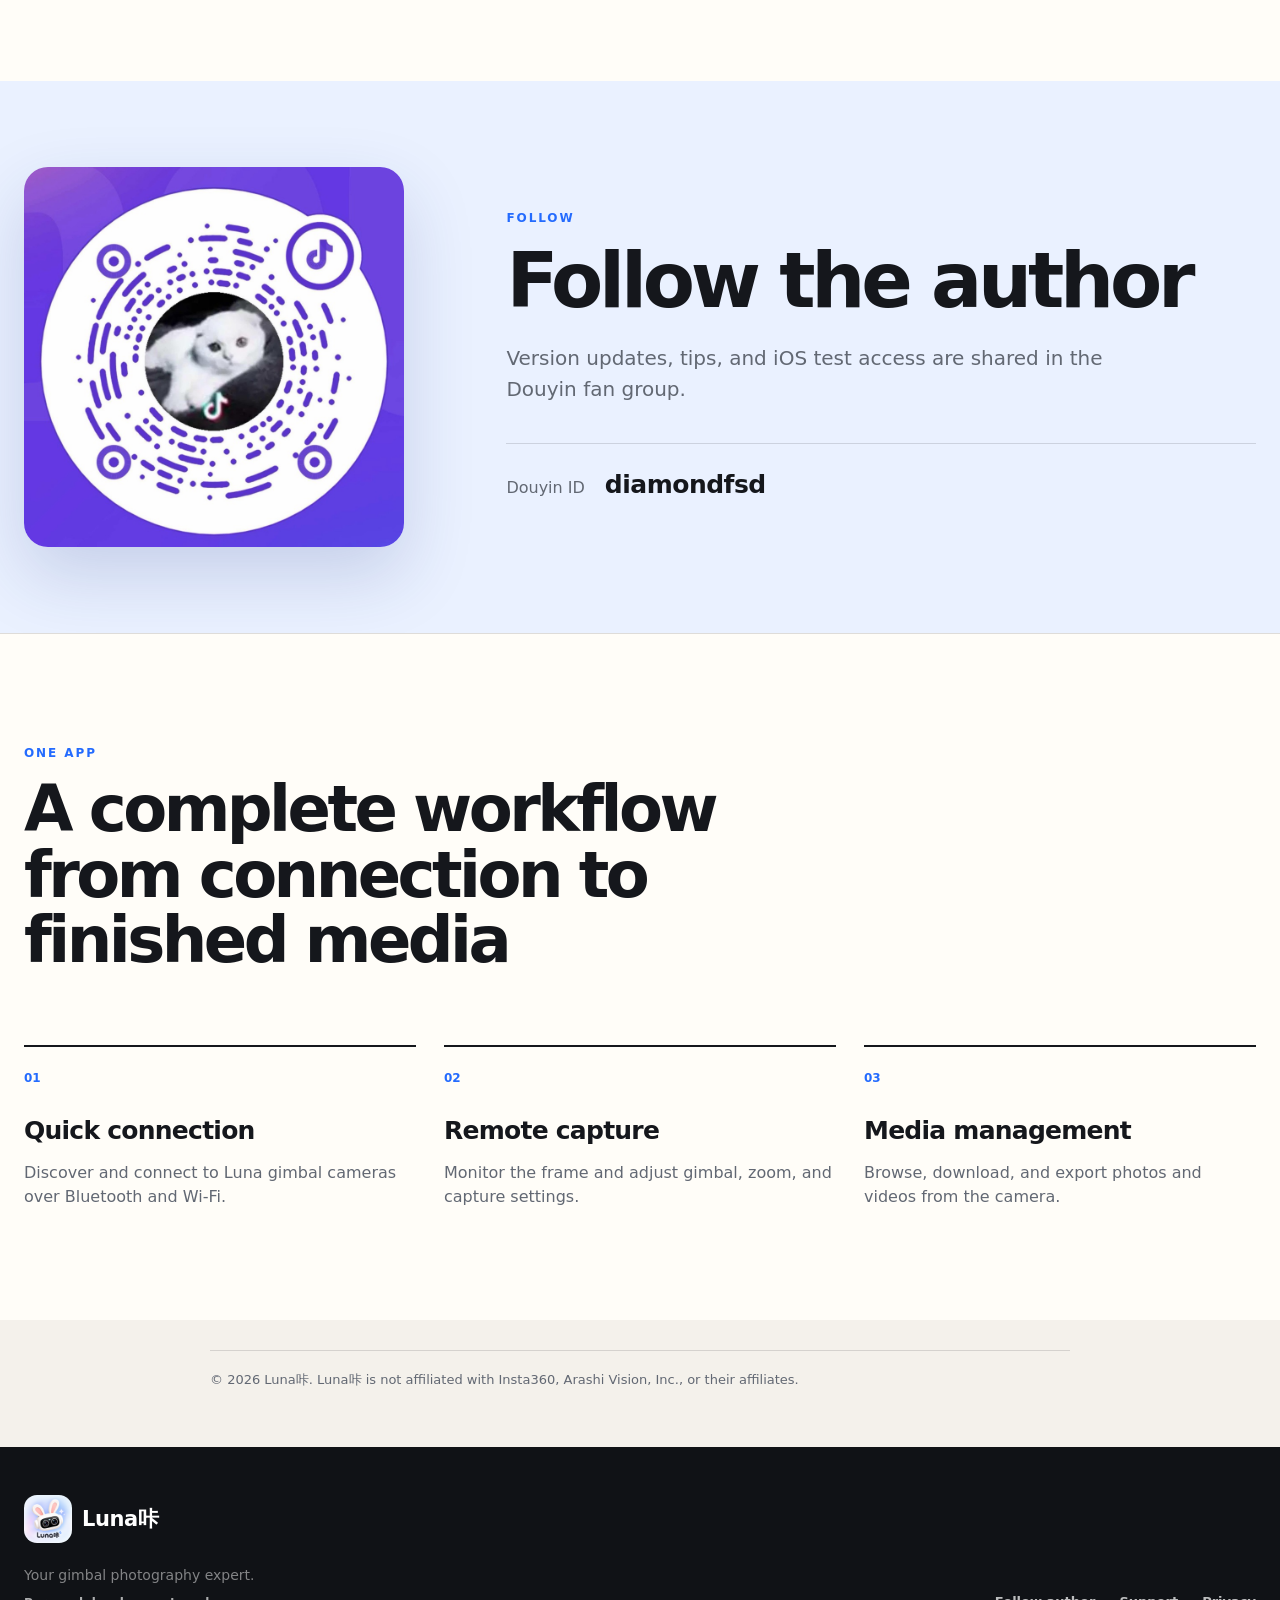
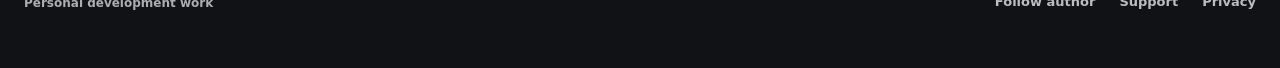
==== commit 1e53fb01: "chore: publish Luna咔 pages" ====
--- a/index.html
+++ b/index.html
@@ -174,9 +174,8 @@
                 <p>AppGallery</p>
               </div>
             </div>
-            <p class="platform-state" data-harmony-state data-i18n="comingSoon">即将开放</p>
-            <a class="button button-quiet button-wide" href="#" data-harmony-link hidden>
-              <span data-i18n="openAppGallery">打开应用市场</span>
+            <a class="button button-quiet button-wide" href="#follow-author">
+              <span data-i18n="followAuthorForAccess">关注作者获取</span>
             </a>
           </article>
         </div>
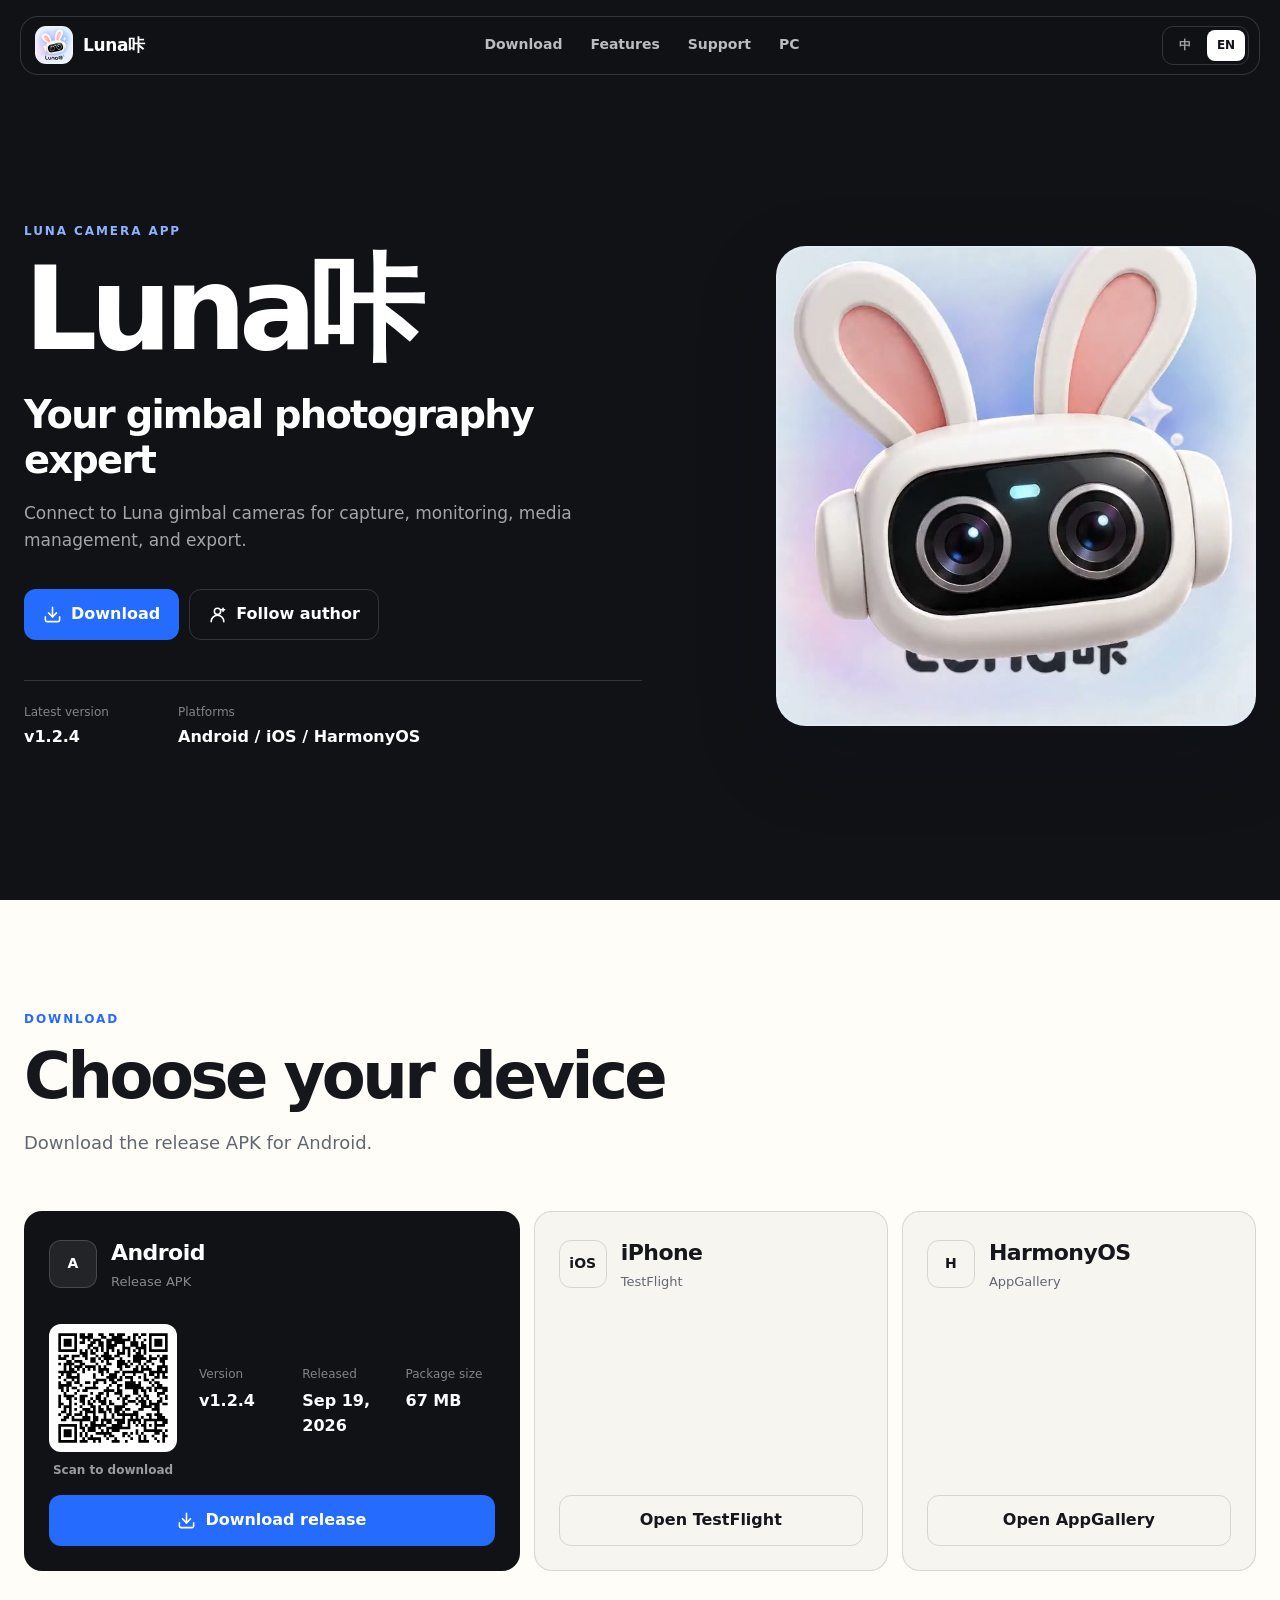
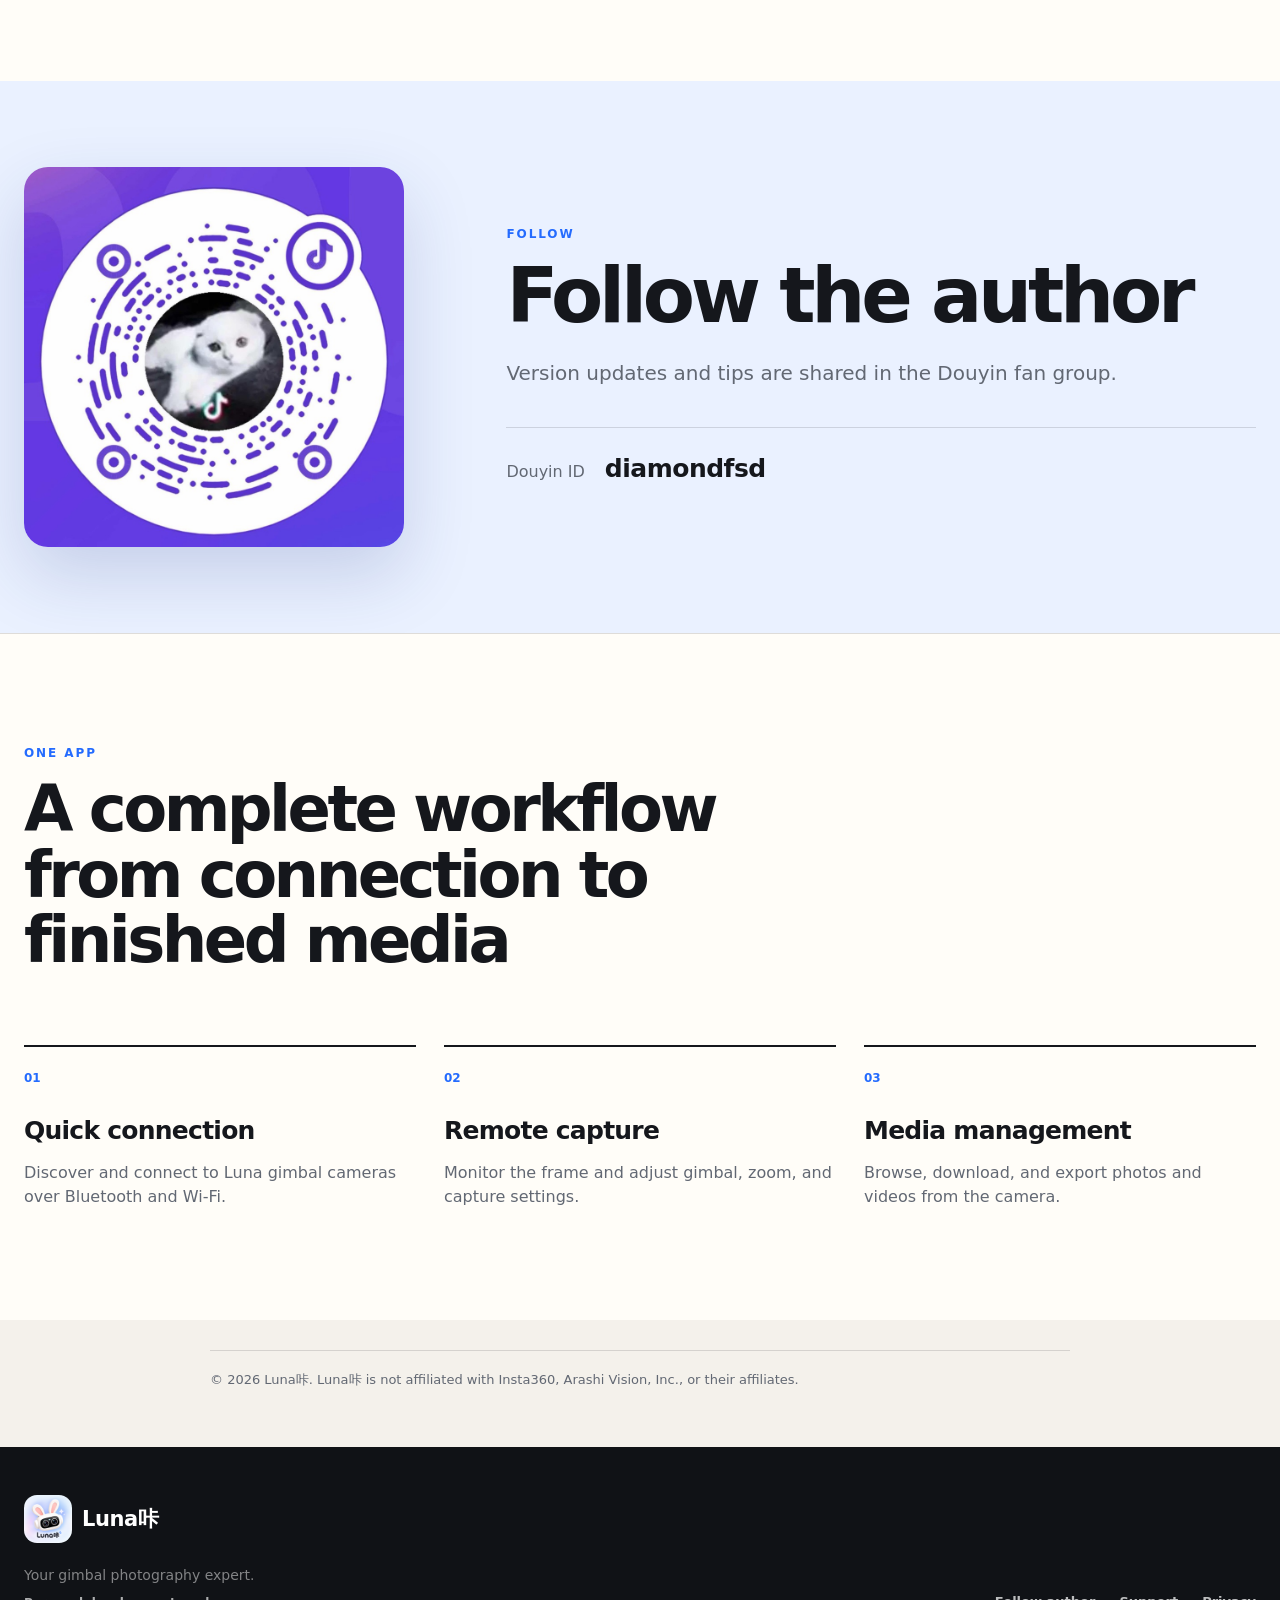
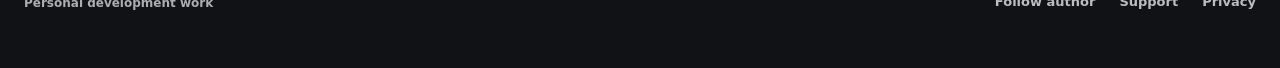
==== commit 784863f0: "chore: publish Luna咔 pages" ====
--- a/index.html
+++ b/index.html
@@ -157,12 +157,11 @@
               <span class="platform-monogram">iOS</span>
               <div>
                 <h3>iPhone</h3>
-                <p data-i18n="testFlightDistribution">TestFlight / App Store</p>
-              </div>
-            </div>
-            <p class="platform-state" data-i18n="iosLimited">名额有限，不公开</p>
-            <a class="button button-quiet button-wide" href="#follow-author">
-              <span data-i18n="followAuthorForAccess">关注作者获取</span>
+                <p data-i18n="testFlightDistribution">TestFlight</p>
+              </div>
+            </div>
+            <a class="button button-quiet button-wide" href="https://testflight.apple.com/join/7f59YZEH" data-ios-link>
+              <span data-i18n="openTestFlight">打开 TestFlight</span>
             </a>
           </article>
 
@@ -174,8 +173,8 @@
                 <p>AppGallery</p>
               </div>
             </div>
-            <a class="button button-quiet button-wide" href="#follow-author">
-              <span data-i18n="followAuthorForAccess">关注作者获取</span>
+            <a class="button button-quiet button-wide" href="https://appgallery.huawei.com/link/invite-test-wap?taskId=5516df78278c1ba392cb20d356989d1c&amp;invitationCode=5Z1nVRaK8Di" data-harmony-link>
+              <span data-i18n="openAppGallery">打开 AppGallery</span>
             </a>
           </article>
         </div>
@@ -194,7 +193,7 @@
             <p class="eyebrow eyebrow-dark" data-i18n="followEyebrow">FOLLOW</p>
             <h2 data-i18n="followTitle">关注作者</h2>
             <p class="follow-lead" data-i18n="followLead">
-              版本更新、使用技巧和 iOS 测试名额会在抖音粉丝群持续发布。
+              版本更新和使用技巧会在抖音粉丝群持续发布。
             </p>
             <p class="follow-id">
               <span data-i18n="followDouyinId">抖音号</span>
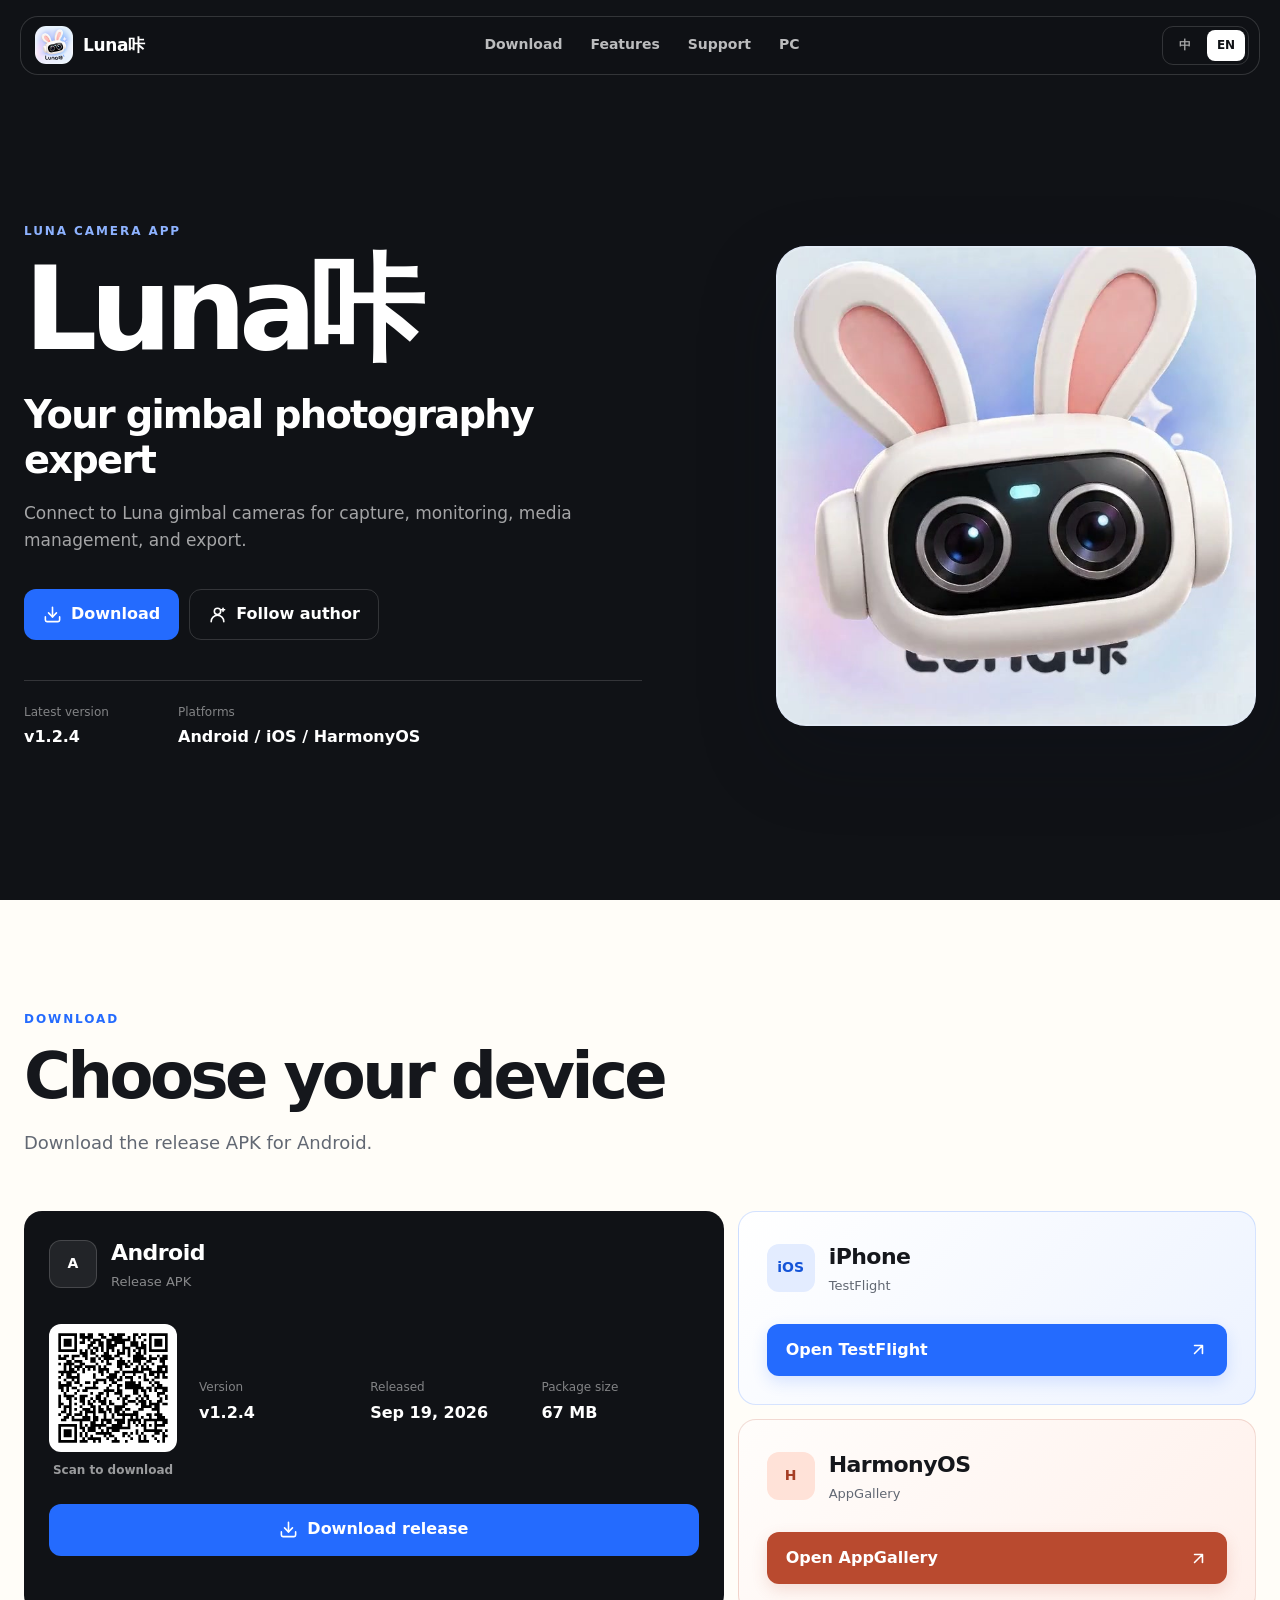
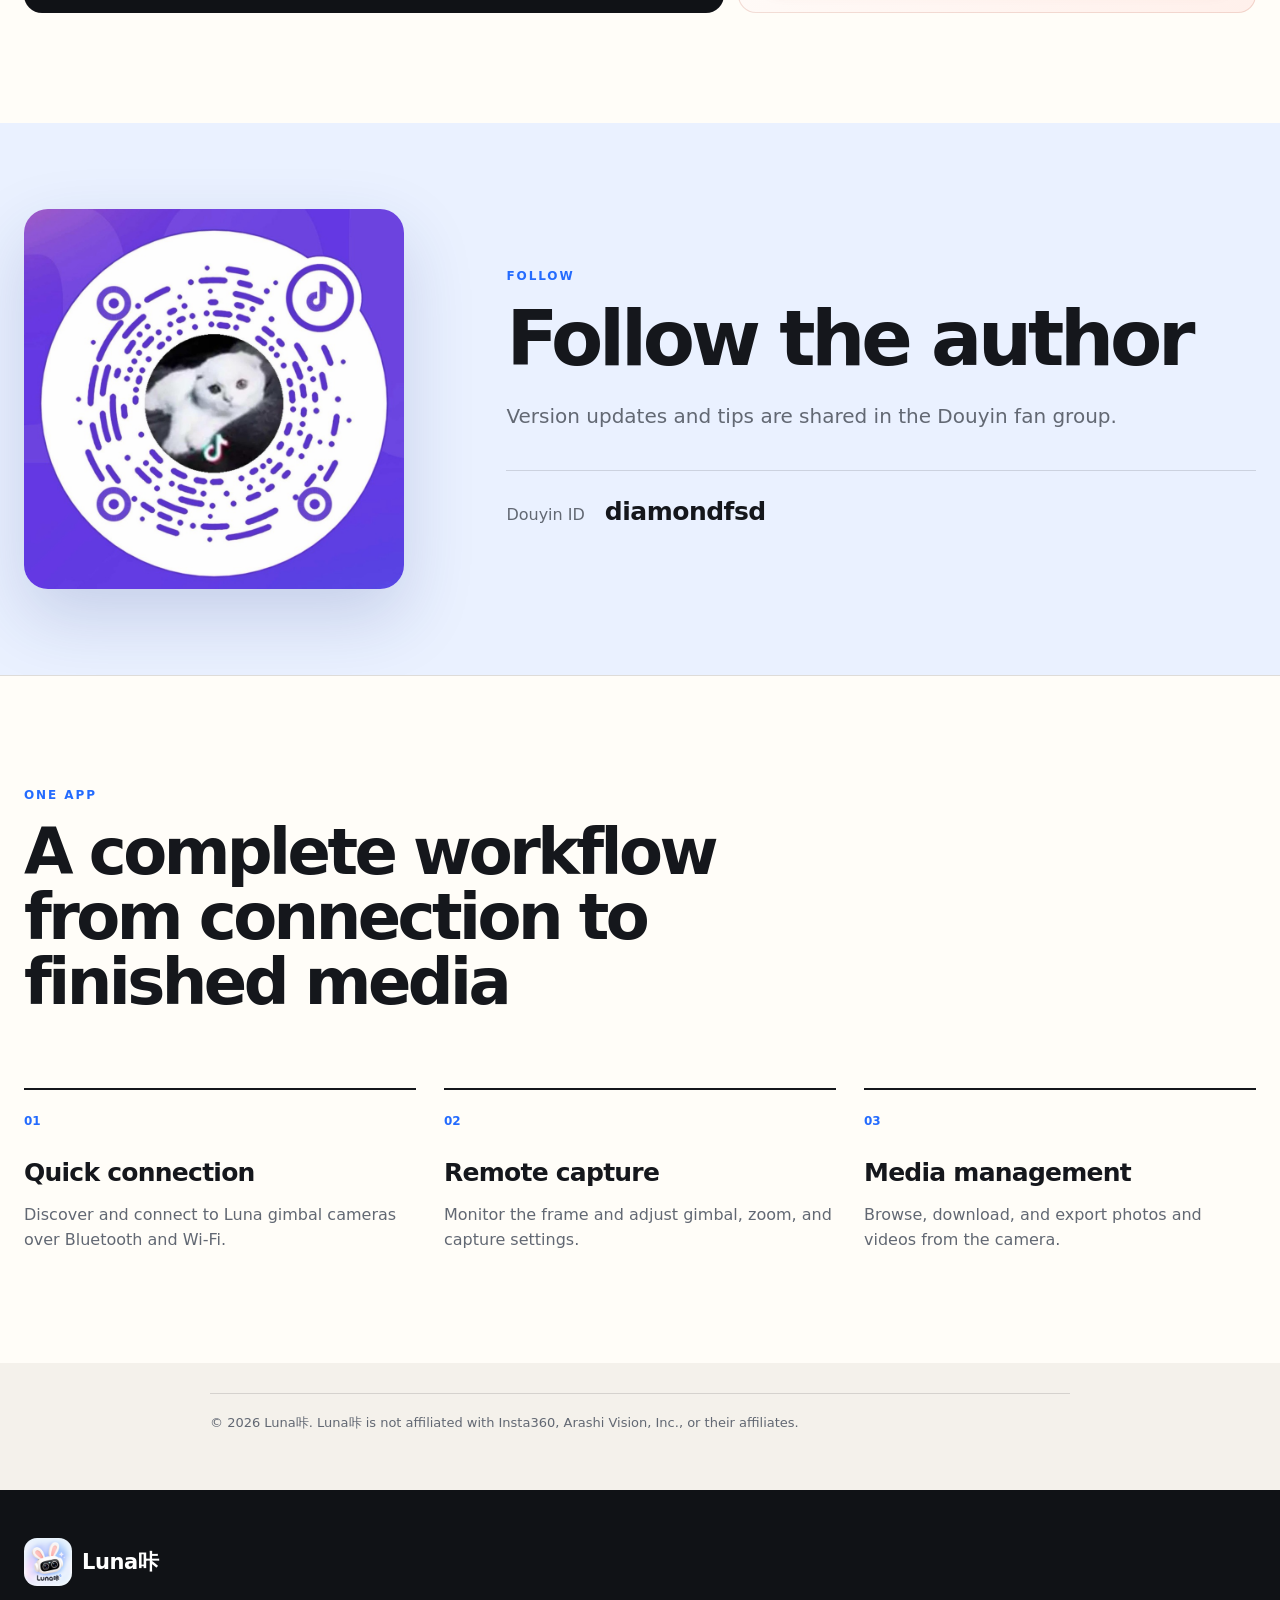
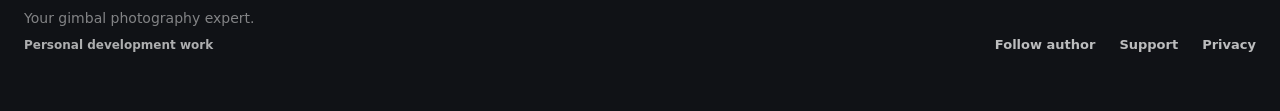
==== commit 61c22741: "chore: publish Luna咔 pages" ====
--- a/index.html
+++ b/index.html
@@ -152,7 +152,7 @@
             </a>
           </article>
 
-          <article class="platform-item">
+          <article class="platform-item platform-item-ios">
             <div class="platform-heading">
               <span class="platform-monogram">iOS</span>
               <div>
@@ -160,12 +160,13 @@
                 <p data-i18n="testFlightDistribution">TestFlight</p>
               </div>
             </div>
-            <a class="button button-quiet button-wide" href="https://testflight.apple.com/join/7f59YZEH" data-ios-link>
+            <a class="button button-platform button-wide" href="https://testflight.apple.com/join/7f59YZEH" data-ios-link>
               <span data-i18n="openTestFlight">打开 TestFlight</span>
-            </a>
-          </article>
-
-          <article class="platform-item">
+              <svg viewBox="0 0 24 24" aria-hidden="true"><path d="M7 17 17 7M7 7h10v10" /></svg>
+            </a>
+          </article>
+
+          <article class="platform-item platform-item-harmony">
             <div class="platform-heading">
               <span class="platform-monogram">H</span>
               <div>
@@ -173,8 +174,9 @@
                 <p>AppGallery</p>
               </div>
             </div>
-            <a class="button button-quiet button-wide" href="https://appgallery.huawei.com/link/invite-test-wap?taskId=5516df78278c1ba392cb20d356989d1c&amp;invitationCode=5Z1nVRaK8Di" data-harmony-link>
+            <a class="button button-platform button-wide" href="https://appgallery.huawei.com/link/invite-test-wap?taskId=5516df78278c1ba392cb20d356989d1c&amp;invitationCode=5Z1nVRaK8Di" data-harmony-link>
               <span data-i18n="openAppGallery">打开 AppGallery</span>
+              <svg viewBox="0 0 24 24" aria-hidden="true"><path d="M7 17 17 7M7 7h10v10" /></svg>
             </a>
           </article>
         </div>
--- a/assets/site.css
+++ b/assets/site.css
@@ -351,7 +351,7 @@
 
 .platform-grid {
   display: grid;
-  grid-template-columns: 1.4fr repeat(2, minmax(0, 1fr));
+  grid-template-columns: minmax(0, 1.35fr) minmax(0, 1fr);
   align-items: stretch;
   gap: 14px;
   margin-top: 54px;
@@ -368,6 +368,7 @@
 }
 
 .platform-item-primary {
+  grid-row: span 2;
   background: var(--night);
   color: #fff;
 }
@@ -486,14 +487,59 @@
   margin-top: auto;
 }
 
-.button-quiet {
-  border-color: var(--line);
-  background: transparent;
-  color: var(--ink);
-}
-
-.button-quiet:hover {
-  border-color: var(--ink);
+.platform-item-ios,
+.platform-item-harmony {
+  min-height: 0;
+  gap: 28px;
+  padding: 28px;
+  background: linear-gradient(135deg, #fff, #edf3ff);
+  border-color: rgba(36, 107, 254, 0.18);
+}
+
+.platform-item-harmony {
+  background: linear-gradient(135deg, #fffdfb, #fff0eb);
+  border-color: rgba(185, 74, 47, 0.18);
+}
+
+.platform-item-ios .platform-monogram {
+  background: #e3ecff;
+  color: var(--blue-deep);
+  border-color: transparent;
+}
+
+.platform-item-harmony .platform-monogram {
+  background: #ffe2d8;
+  color: #a63e25;
+  border-color: transparent;
+}
+
+.button-platform {
+  justify-content: space-between;
+  border-color: transparent;
+  background: var(--blue);
+  color: #fff;
+  box-shadow: 0 6px 16px rgba(36, 107, 254, 0.16);
+}
+
+.button-platform:hover {
+  background: var(--blue-deep);
+}
+
+.platform-item-harmony .button-platform {
+  background: #b94a2f;
+  box-shadow: 0 6px 16px rgba(185, 74, 47, 0.16);
+}
+
+.platform-item-harmony .button-platform:hover {
+  background: #9e3b24;
+}
+
+.platform-item .button-wide {
+  min-height: 52px;
+}
+
+.platform-item-primary .button-wide {
+  margin-top: 24px;
 }
 
 .follow-section {
@@ -857,10 +903,11 @@
   }
 
   .platform-item {
-    min-height: 300px;
+    min-height: 0;
   }
 
   .platform-item-primary {
+    grid-row: auto;
     grid-column: auto;
   }
 
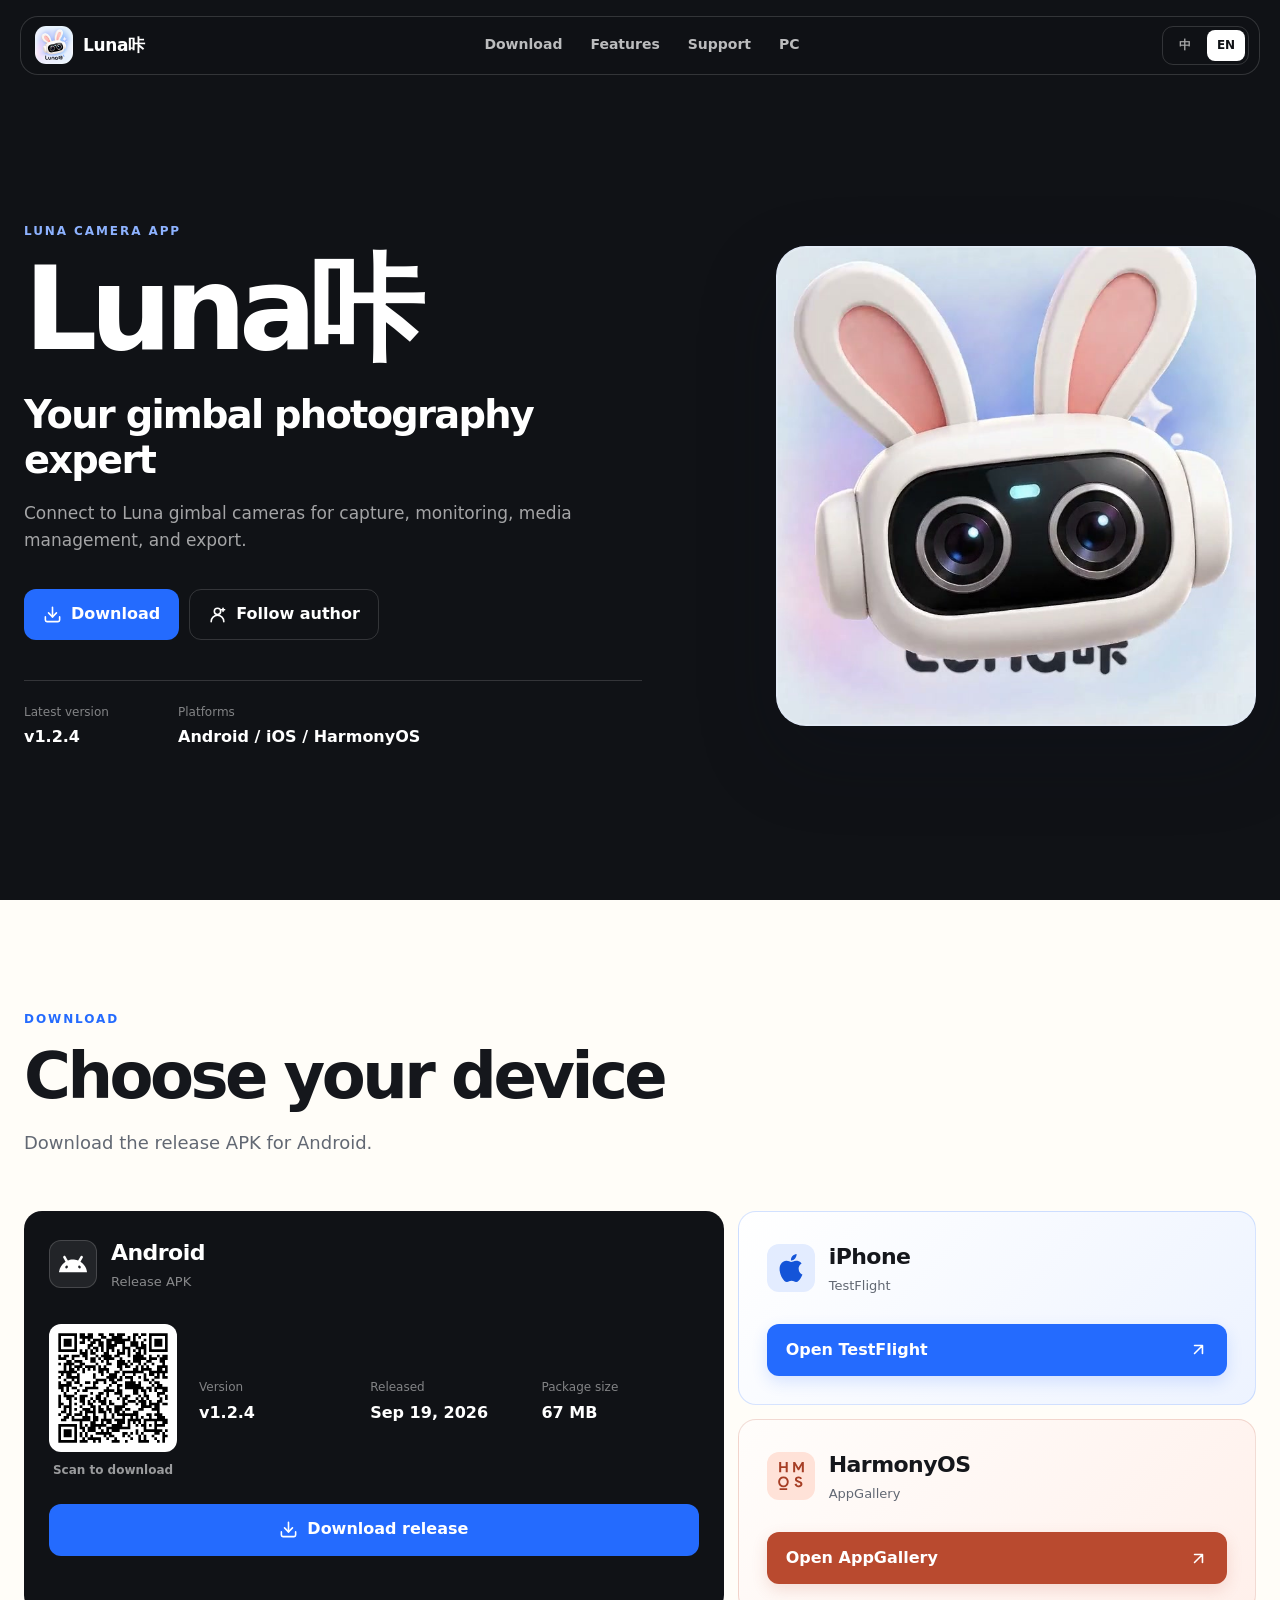
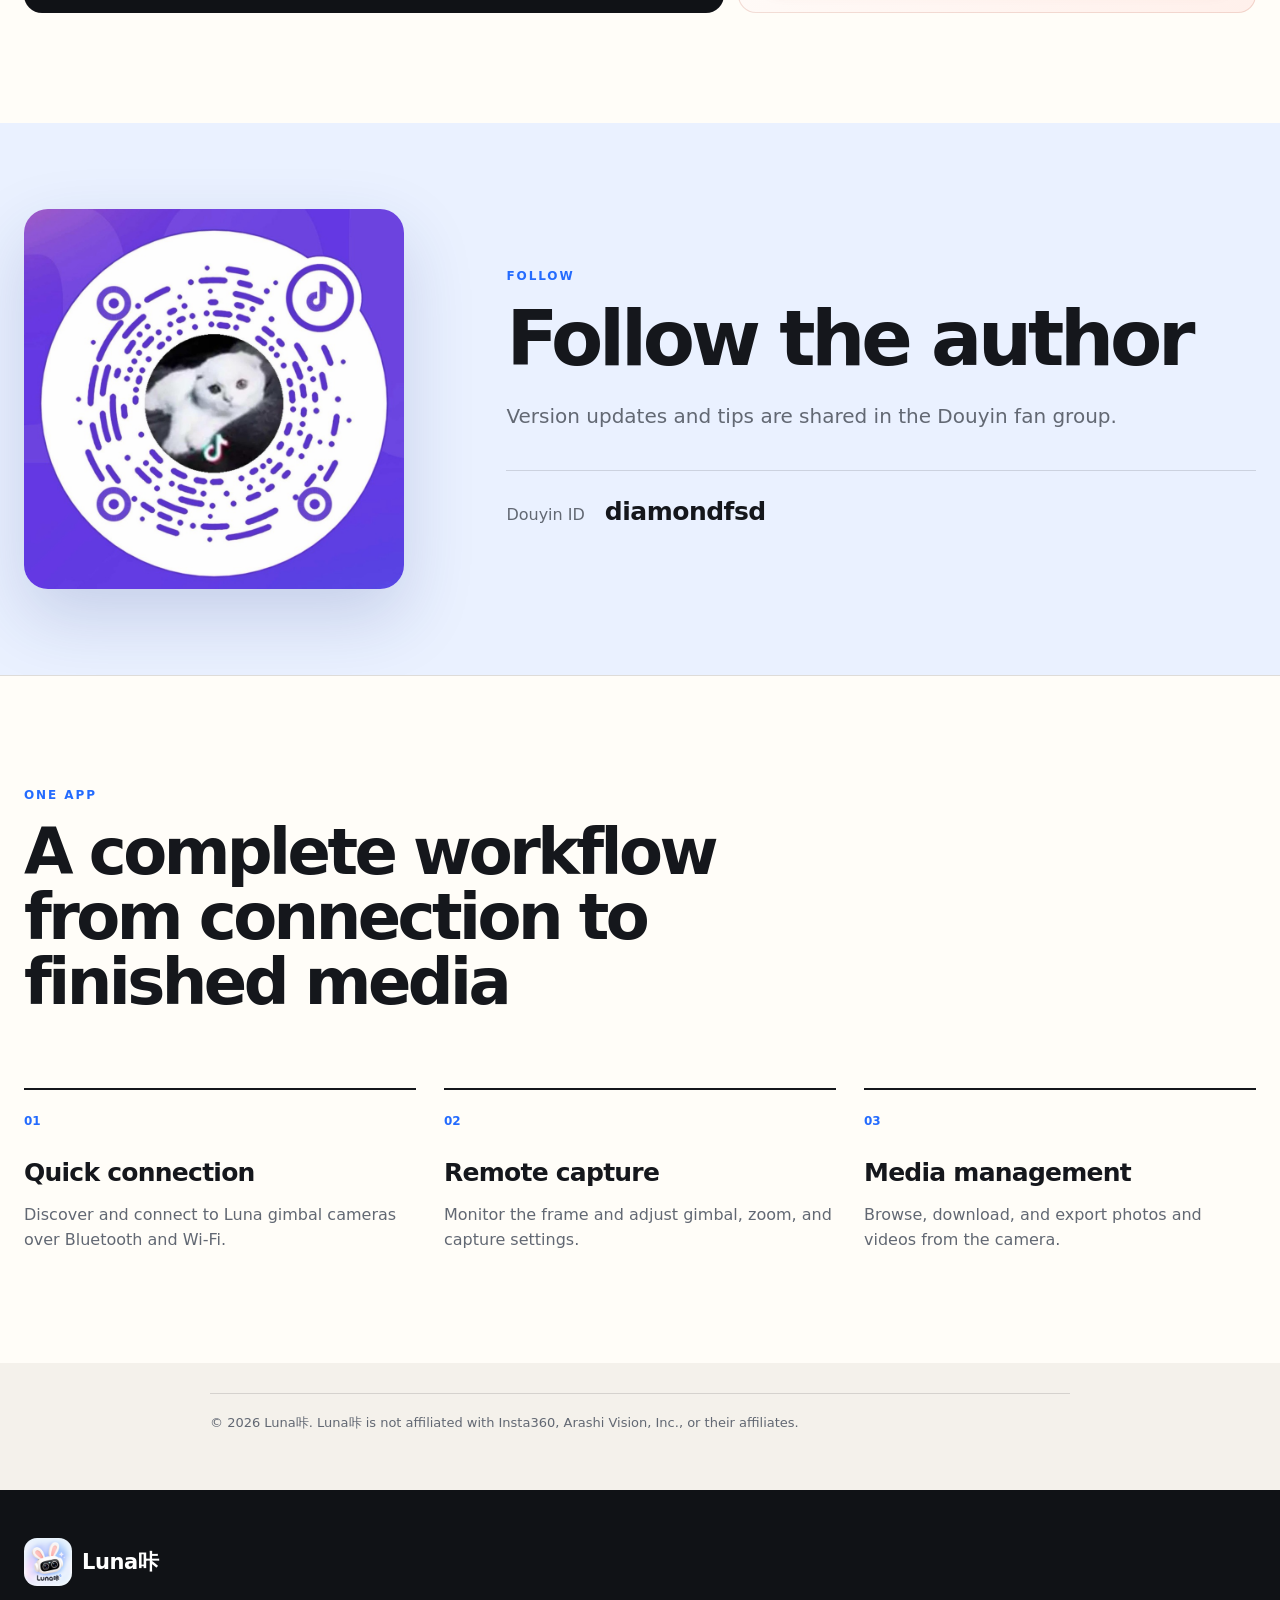
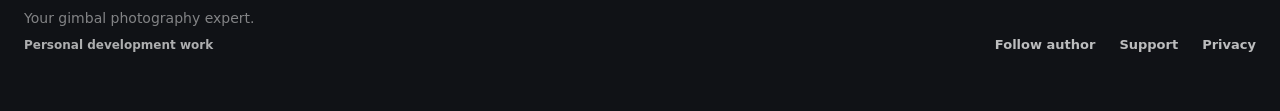
==== commit 218993cc: "chore: publish Luna咔 pages" ====
--- a/index.html
+++ b/index.html
@@ -111,7 +111,7 @@
         <div class="platform-grid">
           <article class="platform-item platform-item-primary">
             <div class="platform-heading">
-              <span class="platform-monogram">A</span>
+              <span class="platform-monogram"><svg viewBox="0 0 24 24" fill="currentColor" aria-hidden="true"><path d="M18.4395 5.5586c-.675 1.1664-1.352 2.3318-2.0274 3.498-.0366-.0155-.0742-.0286-.1113-.043-1.8249-.6957-3.484-.8-4.42-.787-1.8551.0185-3.3544.4643-4.2597.8203-.084-.1494-1.7526-3.021-2.0215-3.4864a1.1451 1.1451 0 0 0-.1406-.1914c-.3312-.364-.9054-.4859-1.379-.203-.475.282-.7136.9361-.3886 1.5019 1.9466 3.3696-.0966-.2158 1.9473 3.3593.0172.031-.4946.2642-1.3926 1.0177C2.8987 12.176.452 14.772 0 18.9902h24c-.119-1.1108-.3686-2.099-.7461-3.0683-.7438-1.9118-1.8435-3.2928-2.7402-4.1836a12.1048 12.1048 0 0 0-2.1309-1.6875c.6594-1.122 1.312-2.2559 1.9649-3.3848.2077-.3615.1886-.7956-.0079-1.1191a1.1001 1.1001 0 0 0-.8515-.5332c-.5225-.0536-.9392.3128-1.0488.5449zm-.0391 8.461c.3944.5926.324 1.3306-.1563 1.6503-.4799.3197-1.188.0985-1.582-.4941-.3944-.5927-.324-1.3307.1563-1.6504.4727-.315 1.1812-.1086 1.582.4941zM7.207 13.5273c.4803.3197.5506 1.0577.1563 1.6504-.394.5926-1.1038.8138-1.584.4941-.48-.3197-.5503-1.0577-.1563-1.6504.4008-.6021 1.1087-.8106 1.584-.4941z"/></svg></span>
               <div>
                 <h3>Android</h3>
                 <p data-i18n="androidDistribution">正式版 APK</p>
@@ -154,7 +154,7 @@
 
           <article class="platform-item platform-item-ios">
             <div class="platform-heading">
-              <span class="platform-monogram">iOS</span>
+              <span class="platform-monogram"><svg viewBox="0 0 24 24" fill="currentColor" aria-hidden="true"><path d="M12.152 6.896c-.948 0-2.415-1.078-3.96-1.04-2.04.027-3.91 1.183-4.961 3.014-2.117 3.675-.546 9.103 1.519 12.09 1.013 1.454 2.208 3.09 3.792 3.039 1.52-.065 2.09-.987 3.935-.987 1.831 0 2.35.987 3.96.948 1.637-.026 2.676-1.48 3.676-2.948 1.156-1.688 1.636-3.325 1.662-3.415-.039-.013-3.182-1.221-3.22-4.857-.026-3.04 2.48-4.494 2.597-4.559-1.429-2.09-3.623-2.324-4.39-2.376-2-.156-3.675 1.09-4.61 1.09zM15.53 3.83c.843-1.012 1.4-2.427 1.245-3.83-1.207.052-2.662.805-3.532 1.818-.78.896-1.454 2.338-1.273 3.714 1.338.104 2.715-.688 3.559-1.701"/></svg></span>
               <div>
                 <h3>iPhone</h3>
                 <p data-i18n="testFlightDistribution">TestFlight</p>
@@ -168,7 +168,7 @@
 
           <article class="platform-item platform-item-harmony">
             <div class="platform-heading">
-              <span class="platform-monogram">H</span>
+              <span class="platform-monogram"><svg viewBox="0 0 24 24" fill="currentColor" aria-hidden="true"><path d="M1.861 0H3.59v3.548h3.861V0H9.19v8.883H7.458V5.136H3.59v3.746H1.858Zm8.248 8.883ZM13.854 0h1.706l2.809 4.7h.1L21.278 0h1.719v8.883h-1.719v-4.38l.1-1.489h-.1l-2.334 3.983h-1.039l-2.347-3.983h-.1l.1 1.489v4.38h-1.706Zm4.702 21.648a4.082 4.082 0 0 1-1.154-.161 3.417 3.417 0 0 1-1.01-.484 3.5 3.5 0 0 1-.8-.782 3.817 3.817 0 0 1-.538-1.092l1.666-.62a2.411 2.411 0 0 0 .643 1.116 1.683 1.683 0 0 0 1.207.434 2.173 2.173 0 0 0 .524-.062 1.749 1.749 0 0 0 .459-.2 1.02 1.02 0 0 0 .328-.335.88.88 0 0 0 .118-.459 1.052 1.052 0 0 0-.092-.447 1.031 1.031 0 0 0-.315-.373 2.538 2.538 0 0 0-.564-.335 8.135 8.135 0 0 0-.852-.335l-.577-.2a4.753 4.753 0 0 1-.774-.335 3.44 3.44 0 0 1-.7-.509 2.662 2.662 0 0 1-.525-.695 2.093 2.093 0 0 1-.2-.918 2.248 2.248 0 0 1 .21-.968 2.433 2.433 0 0 1 .616-.794 2.87 2.87 0 0 1 .957-.533 3.726 3.726 0 0 1 1.246-.2 3.57 3.57 0 0 1 1.22.186 2.783 2.783 0 0 1 .879.459 2.468 2.468 0 0 1 .59.608 2.9 2.9 0 0 1 .328.633l-1.56.62a1.55 1.55 0 0 0-.485-.67 1.387 1.387 0 0 0-.944-.3 1.655 1.655 0 0 0-.957.261.754.754 0 0 0-.38.658.843.843 0 0 0 .367.682 4.232 4.232 0 0 0 1.167.534l.59.186a6.271 6.271 0 0 1 1.023.434 2.948 2.948 0 0 1 .8.57 2.191 2.191 0 0 1 .511.769 2.44 2.44 0 0 1 .183.98 2.317 2.317 0 0 1-.3 1.2 2.559 2.559 0 0 1-.747.819 3.361 3.361 0 0 1-1.036.484 4.184 4.184 0 0 1-1.128.161Zm-13.028 0a4.441 4.441 0 0 1-3.23-1.34 4.757 4.757 0 0 1-.956-1.476 4.912 4.912 0 0 1-.339-1.824 4.813 4.813 0 0 1 .339-1.811 4.569 4.569 0 0 1 .956-1.477 4.38 4.38 0 0 1 1.427-.992 4.5 4.5 0 0 1 1.8-.36 4.417 4.417 0 0 1 1.79.36 4.343 4.343 0 0 1 1.44.992 4.418 4.418 0 0 1 .944 1.477 4.67 4.67 0 0 1 .351 1.811 4.765 4.765 0 0 1-.351 1.824 4.589 4.589 0 0 1-.944 1.476 4.495 4.495 0 0 1-3.23 1.34Zm0-1.588a2.822 2.822 0 0 0 1.125-.223 2.761 2.761 0 0 0 .92-.621 2.723 2.723 0 0 0 .617-.955 3.321 3.321 0 0 0 .23-1.253 3.227 3.227 0 0 0-.23-1.24 2.7 2.7 0 0 0-.617-.968 2.759 2.759 0 0 0-.92-.62 2.821 2.821 0 0 0-1.125-.223 2.856 2.856 0 0 0-2.057.844 2.946 2.946 0 0 0-.617.968 3.388 3.388 0 0 0-.218 1.24 3.488 3.488 0 0 0 .218 1.253 2.972 2.972 0 0 0 .617.955 2.856 2.856 0 0 0 2.057.843Zm4.972 1.389Zm-8.269 1.039h6.5V24h-6.5Z"/></svg></span>
               <div>
                 <h3>HarmonyOS</h3>
                 <p>AppGallery</p>
--- a/assets/site.css
+++ b/assets/site.css
@@ -358,6 +358,7 @@
 }
 
 .platform-item {
+  min-width: 0;
   display: flex;
   min-height: 360px;
   flex-direction: column;
@@ -405,6 +406,12 @@
   border-radius: 12px;
   font-size: 14px;
   font-weight: 800;
+}
+
+.platform-monogram svg {
+  display: block;
+  width: 28px;
+  height: 28px;
 }
 
 .platform-item-primary .platform-monogram {
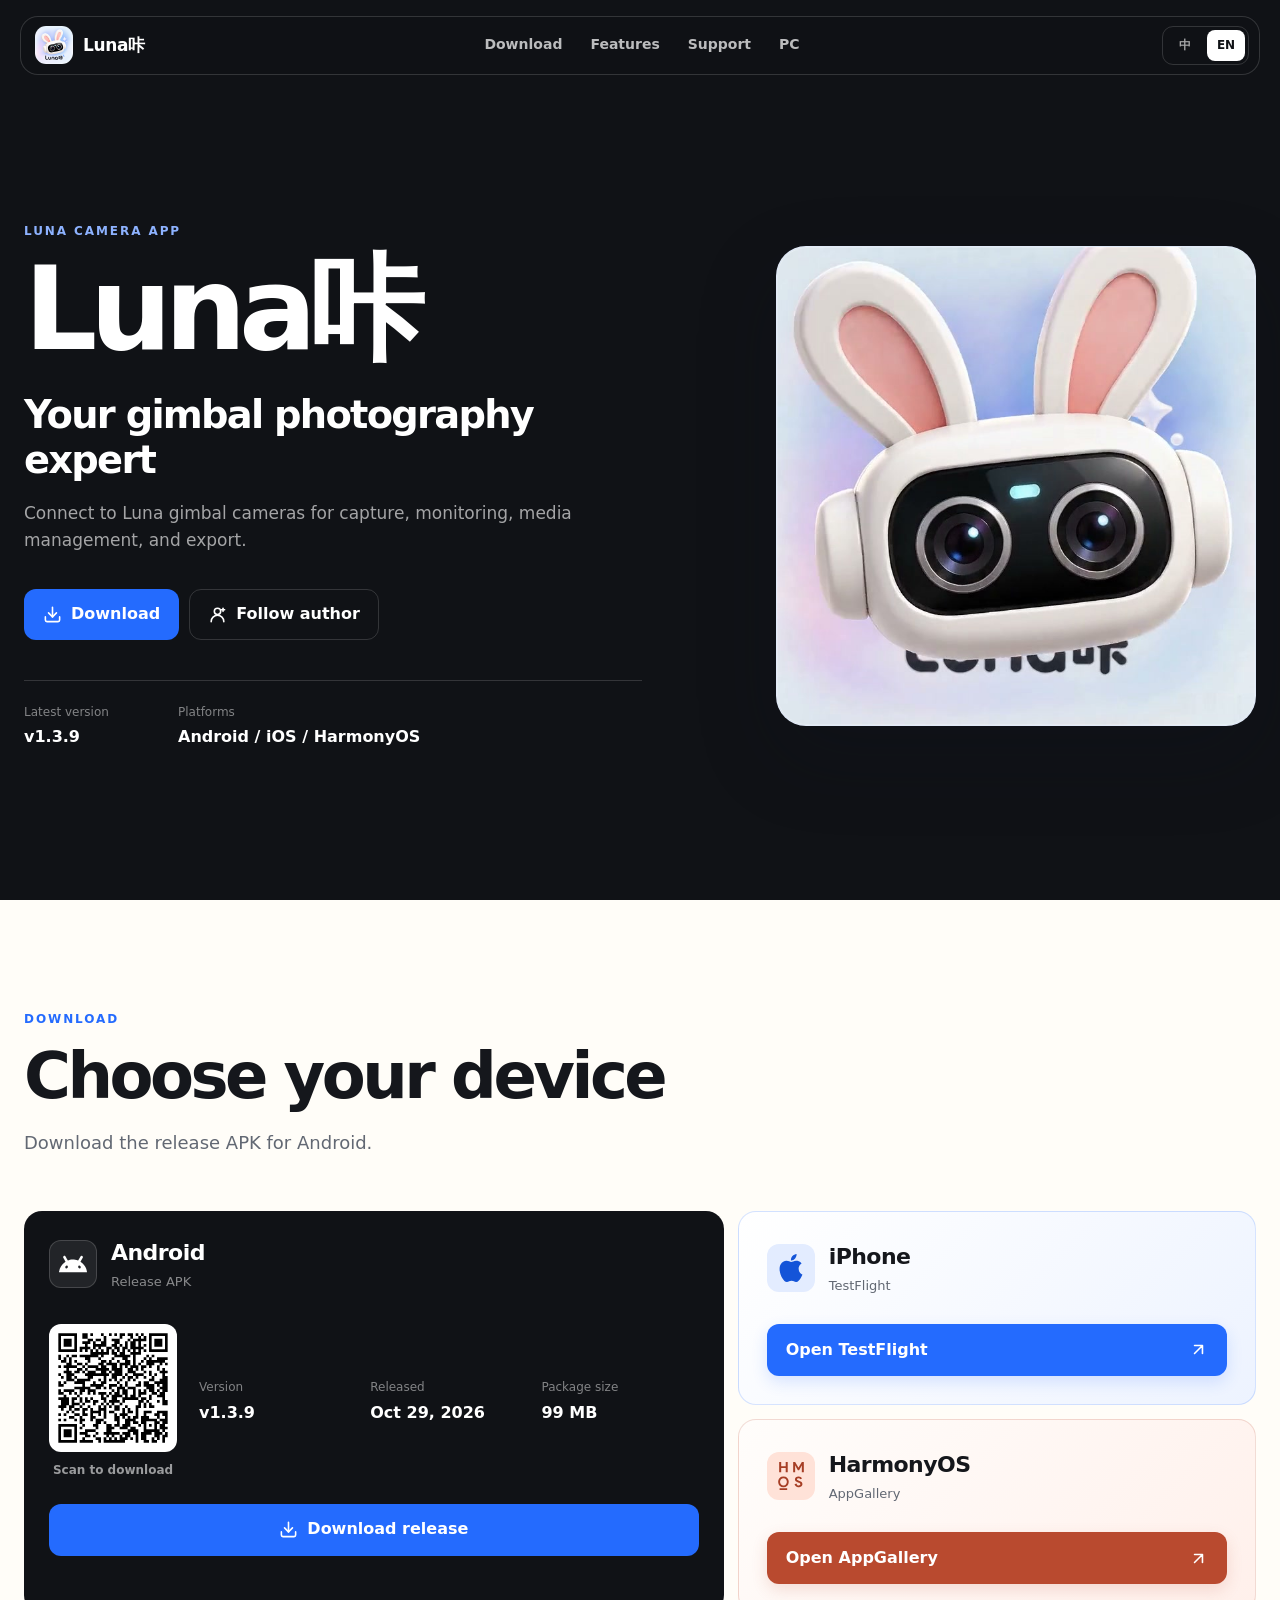
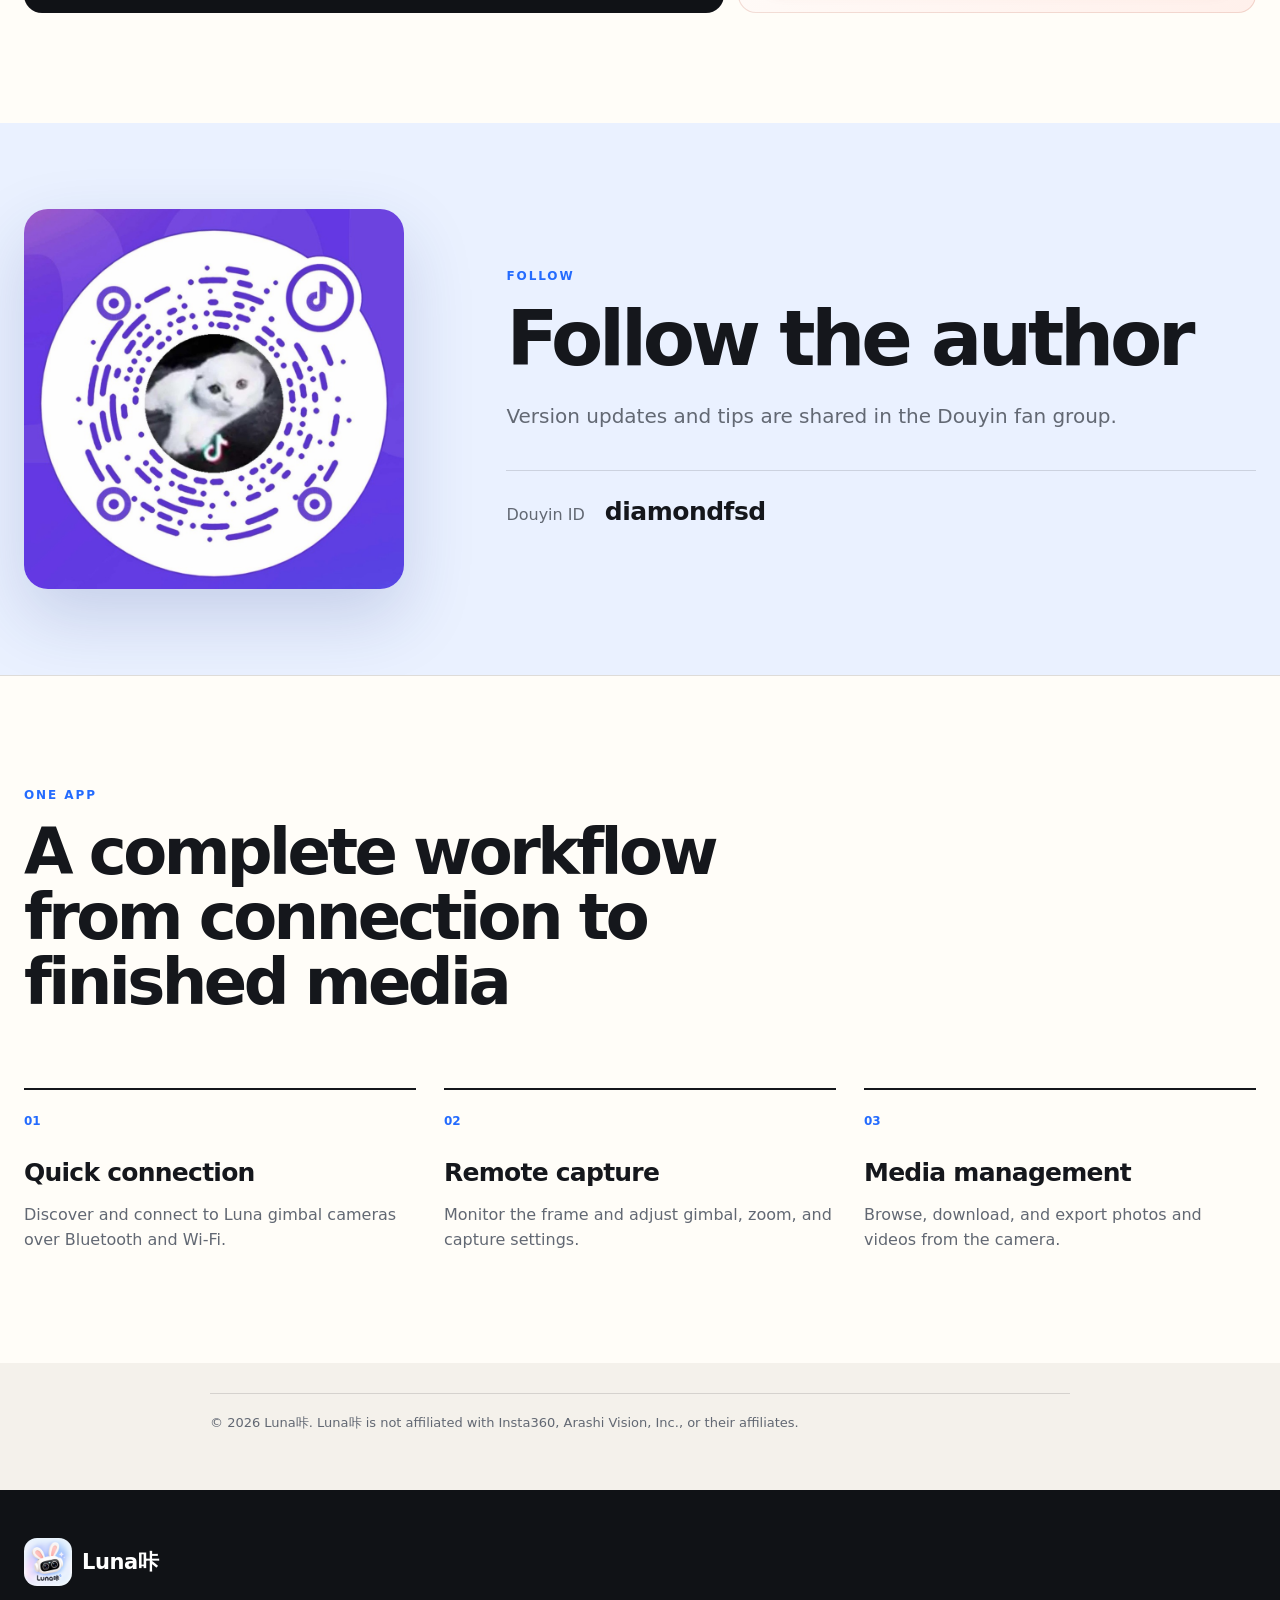
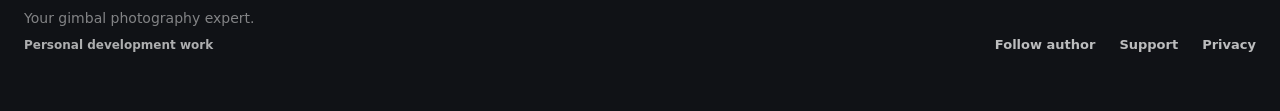
==== commit 99dfed0b: "chore: publish Luna咔 pages" ====
--- a/index.html
+++ b/index.html
@@ -174,7 +174,7 @@
                 <p>AppGallery</p>
               </div>
             </div>
-            <a class="button button-platform button-wide" href="https://appgallery.huawei.com/link/invite-test-wap?taskId=5516df78278c1ba392cb20d356989d1c&amp;invitationCode=5Z1nVRaK8Di" data-harmony-link>
+            <a class="button button-platform button-wide" href="https://appgallery.huawei.com/link/invite-test-wap?taskId=9ab54119dfdc48bd9764ec0f6e090fa5&amp;invitationCode=8olb4RZQ7WF" data-harmony-link>
               <span data-i18n="openAppGallery">打开 AppGallery</span>
               <svg viewBox="0 0 24 24" aria-hidden="true"><path d="M7 17 17 7M7 7h10v10" /></svg>
             </a>
@@ -267,6 +267,6 @@
 
     <div class="toast" role="status" aria-live="polite" data-toast hidden></div>
     <script src="./assets/qrcode-generator.js" defer></script>
-    <script src="./assets/site.js" defer></script>
+    <script src="./assets/site.js?v=20261031-1" defer></script>
   </body>
 </html>
